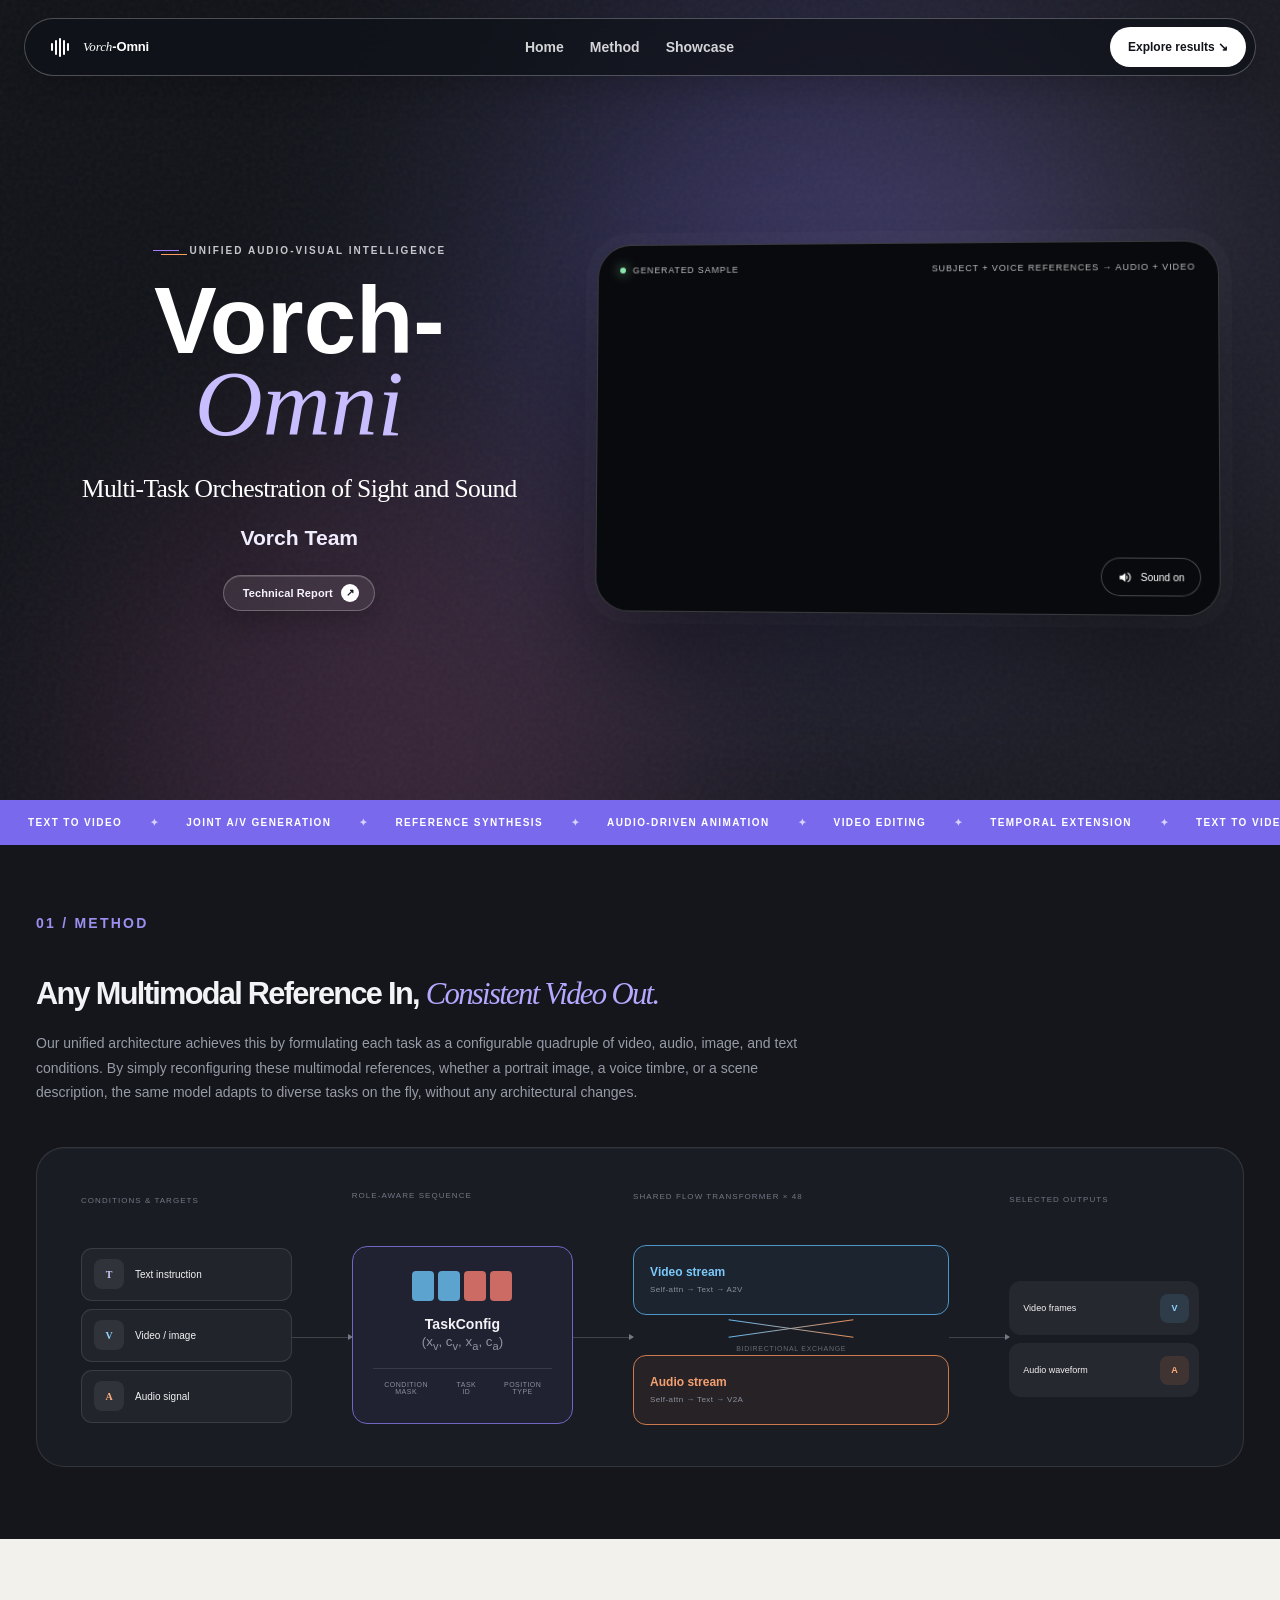
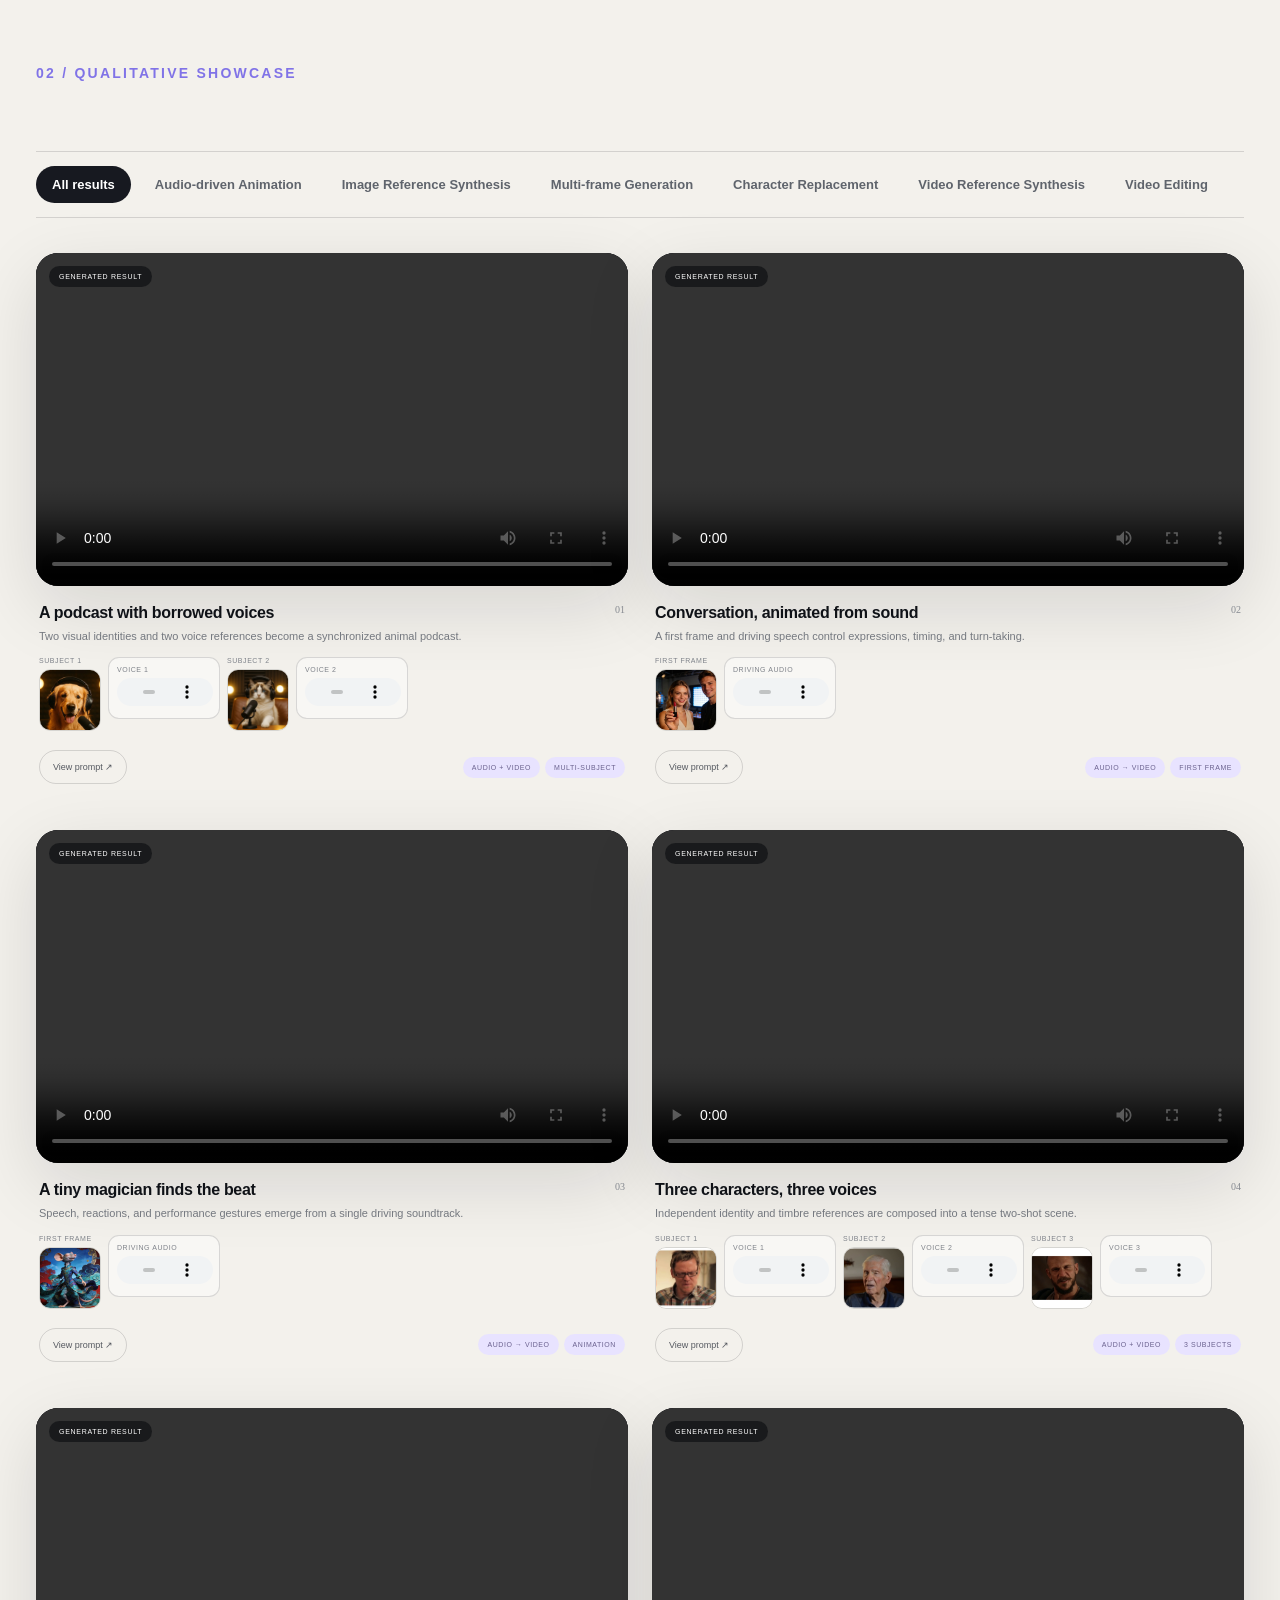
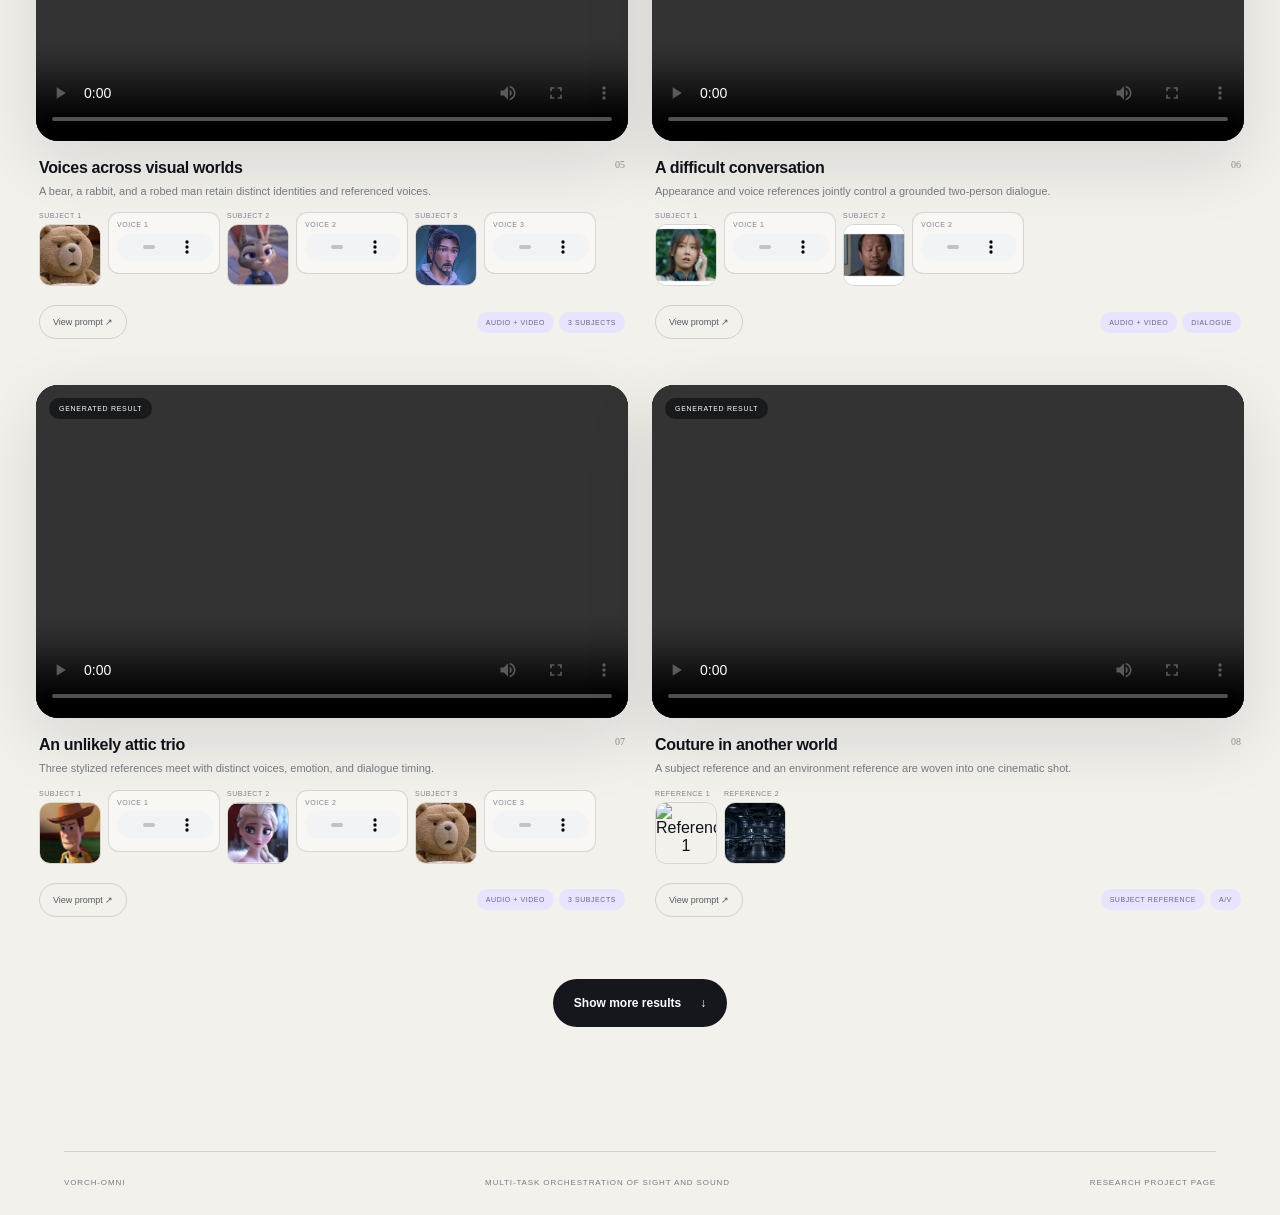
==== index.html @ 367ae8f4 "update webpage showcase" ====
<!doctype html>
<html lang="en">
<head>
  <meta charset="utf-8">
  <meta name="viewport" content="width=device-width, initial-scale=1">
  <meta name="description" content="Vorch-Omni — Multi-Task Orchestration of Sight and Sound.">
  <title>Vorch-Omni: Multi-Task Orchestration of Sight and Sound</title>
  <link rel="stylesheet" href="styles.css?v=20260803-2">
</head>
<body>
  <header class="site-header">
    <a class="brand" href="#home" aria-label="Vorch-Omni home">
      <span class="brand-mark" aria-hidden="true"><i></i><i></i><i></i><i></i><i></i></span>
      <span><em>Vorch</em>-Omni</span>
    </a>
    <nav aria-label="Primary navigation">
      <a href="#home">Home</a>
      <a href="#method">Method</a>
      <a href="#showcase">Showcase</a>
    </nav>
    <a class="nav-cta" href="#showcase">Explore results <span aria-hidden="true">↘</span></a>
  </header>

  <main>
    <section class="hero" id="home" aria-labelledby="hero-title">
      <div class="hero-glow hero-glow-a"></div>
      <div class="hero-glow hero-glow-b"></div>
      <div class="hero-copy">
        <p class="eyebrow"><span></span> Unified audio-visual intelligence</p>
        <h1 id="hero-title">Vorch-<span>Omni</span></h1>
        <p class="hero-deck">Multi-Task Orchestration of Sight and Sound</p>
        <p class="hero-summary">Vorch Team</p>
        <div class="hero-actions">
          <a class="button button-paper" href="index.html" aria-label="Open technical report placeholder">Technical Report <span>↗</span></a>
        </div>
      </div>

      <div class="hero-media" aria-label="Featured generation">
        <div class="hero-frame">
          <video src="reference_based_generation/audio_ip/case2/generate.mp4" autoplay muted loop playsinline preload="metadata"></video>
          <div class="hero-video-topline">
            <span><i></i> Generated sample</span>
            <span>Subject + voice references → Audio + Video</span>
          </div>
          <button class="sound-toggle" type="button" aria-label="Turn sound on">
            <svg viewBox="0 0 24 24" aria-hidden="true"><path d="M4 9v6h4l5 4V5L8 9H4Zm12.5 3a4.5 4.5 0 0 0-1.8-3.6v7.2a4.5 4.5 0 0 0 1.8-3.6Zm0-8v2.1a7 7 0 0 1 0 11.8V20a9 9 0 0 0 0-16Z"/></svg>
            <span>Sound on</span>
          </button>
        </div>
      </div>
    </section>

    <section class="marquee" aria-label="Supported capabilities">
      <div>
        <span>Text to video</span><b>✦</b><span>Joint A/V generation</span><b>✦</b><span>Reference synthesis</span><b>✦</b><span>Audio-driven animation</span><b>✦</b><span>Video editing</span><b>✦</b><span>Temporal extension</span><b>✦</b>
        <span aria-hidden="true">Text to video</span><b aria-hidden="true">✦</b><span aria-hidden="true">Joint A/V generation</span><b aria-hidden="true">✦</b><span aria-hidden="true">Reference synthesis</span><b aria-hidden="true">✦</b><span aria-hidden="true">Audio-driven animation</span><b aria-hidden="true">✦</b><span aria-hidden="true">Video editing</span><b aria-hidden="true">✦</b><span aria-hidden="true">Temporal extension</span><b aria-hidden="true">✦</b>
      </div>
    </section>

    <section class="method" id="method" aria-labelledby="method-title">
      <div class="section-shell">
        <div class="section-kicker light">01 / Method</div>
        <div class="method-heading">
          <h2 id="method-title">Any Multimodal Reference In, <em>Consistent Video Out.</em></h2>
          <p>Our unified architecture achieves this by formulating each task as a configurable quadruple of video, audio, image, and text conditions. By simply reconfiguring these multimodal references, whether a portrait image, a voice timbre, or a scene description, the same model adapts to diverse tasks on the fly, without any architectural changes.</p>
        </div>

        <div class="method-diagram" role="img" aria-label="Diagram showing heterogeneous audio and visual conditions flowing through role-aware token construction and a joint flow transformer to unified outputs">
          <div class="diagram-column inputs">
            <p class="diagram-label">Conditions &amp; targets</p>
            <div class="signal signal-text"><b>T</b><span>Text instruction</span></div>
            <div class="signal signal-video"><b>V</b><span>Video / image</span></div>
            <div class="signal signal-audio"><b>A</b><span>Audio signal</span></div>
          </div>
          <div class="diagram-arrow"><span></span></div>
          <div class="diagram-column tokens">
            <p class="diagram-label">Role-aware sequence</p>
            <div class="token-box">
              <div class="token-row"><i class="clean"></i><i class="clean"></i><i class="target"></i><i class="target"></i></div>
              <strong>TaskConfig</strong>
              <small>(x<sub>v</sub>, c<sub>v</sub>, x<sub>a</sub>, c<sub>a</sub>)</small>
              <ul><li>Condition mask</li><li>Task ID</li><li>Position type</li></ul>
            </div>
          </div>
          <div class="diagram-arrow"><span></span></div>
          <div class="diagram-column transformer">
            <p class="diagram-label">Shared flow transformer × 48</p>
            <div class="stream video-stream"><b>Video stream</b><span>Self-attn → Text → A2V</span></div>
            <div class="cross-weave" aria-hidden="true"><i></i><i></i></div>
            <div class="stream audio-stream"><b>Audio stream</b><span>Self-attn → Text → V2A</span></div>
          </div>
          <div class="diagram-arrow"><span></span></div>
          <div class="diagram-column outputs">
            <p class="diagram-label">Selected outputs</p>
            <div class="output-pill">Video frames <b>V</b></div>
            <div class="output-pill">Audio waveform <b>A</b></div>
          </div>
        </div>
      </div>
    </section>

    <section class="showcase section-shell" id="showcase" aria-labelledby="showcase-title">
      <div class="section-kicker">02 / Qualitative showcase</div>
      <div class="filter-wrap">
        <div class="filters" role="tablist" aria-label="Filter results"></div>
      </div>
      <div class="gallery" aria-live="polite"></div>
      <div class="load-more-wrap"><button class="button button-dark load-more" type="button">Show more results <span>↓</span></button></div>
    </section>
  </main>

  <footer class="site-footer">
    <div class="footer-bottom"><span>Vorch-Omni</span><span>Multi-Task Orchestration of Sight and Sound</span><span>Research project page</span></div>
  </footer>

  <dialog class="prompt-dialog" aria-labelledby="dialog-title">
    <button class="dialog-close" type="button" aria-label="Close prompt">×</button>
    <p class="dialog-kicker">Generation instruction</p>
    <h2 id="dialog-title">Prompt</h2>
    <div class="dialog-content"></div>
  </dialog>

  <dialog class="image-dialog" aria-labelledby="image-dialog-title">
    <button class="image-dialog-close" type="button" aria-label="Close image preview">×</button>
    <figure>
      <img src="" alt="">
      <figcaption id="image-dialog-title"></figcaption>
    </figure>
  </dialog>

  <script src="app.js"></script>
</body>
</html>
---- styles.css ----
:root {
  --ink: #101318;
  --muted: #61666f;
  --paper: #f3f1ec;
  --white: #fff;
  --line: rgba(16, 19, 24, .14);
  --purple: #7867ff;
  --violet: #a77cff;
  --orange: #ff9d62;
  --blue: #7bc8ff;
  --green: #82d4a8;
  --radius: 22px;
  --shadow: 0 22px 70px rgba(13, 15, 25, .12);
}

* { box-sizing: border-box; }
html { scroll-behavior: smooth; scroll-padding-top: 84px; }
body { margin: 0; background: var(--paper); color: var(--ink); font-family: Inter, ui-sans-serif, -apple-system, BlinkMacSystemFont, "Segoe UI", sans-serif; -webkit-font-smoothing: antialiased; }
body::selection { background: var(--purple); color: #fff; }
a { color: inherit; text-decoration: none; }
button { color: inherit; font: inherit; }
img, video { display: block; max-width: 100%; }
.section-shell { width: min(1380px, calc(100% - 72px)); margin-inline: auto; }

.site-header { position: fixed; z-index: 50; inset: 18px 24px auto; height: 58px; padding: 0 9px 0 22px; display: flex; align-items: center; justify-content: space-between; gap: 28px; border: 1px solid rgba(255,255,255,.26); border-radius: 999px; color: #fff; background: rgba(15,17,24,.72); backdrop-filter: blur(20px); box-shadow: 0 10px 34px rgba(0,0,0,.18); transition: background .25s, color .25s, border .25s; }
.site-header.scrolled { color: var(--ink); background: rgba(247,246,242,.86); border-color: rgba(17,19,24,.12); }
.brand { display: flex; align-items: center; gap: 11px; font-size: 13px; font-weight: 650; letter-spacing: -.01em; white-space: nowrap; }
.brand em { font-family: Georgia, serif; font-weight: 400; }
.brand-mark { width: 25px; height: 19px; display: flex; align-items: center; justify-content: center; gap: 2px; }
.brand-mark i { width: 2px; height: 8px; background: currentColor; border-radius: 9px; animation: wave 1.4s ease-in-out infinite; }
.brand-mark i:nth-child(2), .brand-mark i:nth-child(4) { height: 15px; animation-delay: -.3s; }
.brand-mark i:nth-child(3) { height: 19px; animation-delay: -.55s; }
.brand-mark i:nth-child(5) { animation-delay: -.8s; }
@keyframes wave { 0%,100% { transform: scaleY(.55); } 50% { transform: scaleY(1); } }
.site-header nav { display: flex; gap: 26px; font-family: Inter, ui-sans-serif, -apple-system, BlinkMacSystemFont, "Segoe UI", sans-serif; font-size: 14px; font-weight: 620; letter-spacing: 0; }
.site-header nav a { opacity: .82; transition: opacity .2s, color .2s; }
.site-header nav a:hover { opacity: 1; }
.nav-cta { padding: 13px 18px; border-radius: 999px; color: #11131a; background: #fff; font-size: 12px; font-weight: 650; }
.scrolled .nav-cta { color: #fff; background: #14171d; }

.hero { min-height: 800px; position: relative; overflow: hidden; display: grid; grid-template-columns: minmax(470px, .86fr) minmax(560px, 1.14fr); align-items: center; gap: 4.5vw; padding: 108px max(5vw, 42px) 52px; color: #fff; background: radial-gradient(circle at 75% 44%, #333143 0, #1b1c25 38%, #111319 70%); }
.hero::after { content: ""; position: absolute; inset: 0; pointer-events: none; opacity: .13; background-image: url("data:image/svg+xml,%3Csvg viewBox='0 0 200 200' xmlns='http://www.w3.org/2000/svg'%3E%3Cfilter id='n'%3E%3CfeTurbulence type='fractalNoise' baseFrequency='.9' numOctaves='4' stitchTiles='stitch'/%3E%3C/filter%3E%3Crect width='100%25' height='100%25' filter='url(%23n)' opacity='.35'/%3E%3C/svg%3E"); }
.hero-glow { position: absolute; width: 580px; height: 580px; border-radius: 50%; filter: blur(120px); opacity: .2; }
.hero-glow-a { right: 15%; top: 2%; background: var(--purple); }
.hero-glow-b { left: 7%; bottom: -30%; background: #c566a9; }
.hero-copy, .hero-media { position: relative; z-index: 2; }
.hero-copy { text-align: center; }
.eyebrow { margin: 0 0 24px; display: flex; justify-content: center; gap: 11px; align-items: center; text-transform: uppercase; font-size: 10px; font-weight: 700; letter-spacing: .2em; color: #c6c7cd; }
.eyebrow span { width: 26px; height: 1px; background: var(--violet); box-shadow: 8px 4px 0 var(--orange); }
.hero h1 { margin: 0; font-family: Inter, ui-sans-serif, -apple-system, BlinkMacSystemFont, "Segoe UI", sans-serif; font-size: 94px; line-height: .88; letter-spacing: 0; font-weight: 610; }
.hero h1 span { color: #c8bdff; font-family: Georgia, "Times New Roman", serif; font-style: italic; font-weight: 400; }
.hero-deck { margin: 28px auto 0; max-width: 620px; font-family: Georgia, serif; font-size: clamp(21px, 2vw, 31px); line-height: 1.25; letter-spacing: -.025em; }
.hero-summary { max-width: 620px; margin: 20px auto 0; color: #f0edff; font-family: Inter, ui-sans-serif, -apple-system, BlinkMacSystemFont, "Segoe UI", sans-serif; font-size: clamp(20px, 1.65vw, 27px); font-weight: 560; line-height: 1.25; text-align: center; }
.hero-actions { max-width: 620px; display: flex; justify-content: center; gap: 10px; margin: 24px auto 0; }
.button { min-height: 48px; padding: 0 21px; border: 0; border-radius: 999px; display: inline-flex; align-items: center; justify-content: center; gap: 19px; cursor: pointer; font-size: 12px; font-weight: 650; transition: transform .2s, background .2s; }
.button:hover { transform: translateY(-2px); }
.button-primary { background: #fff; color: #111319; }
.button-ghost { color: #fff; background: rgba(255,255,255,.07); border: 1px solid rgba(255,255,255,.18); }
.button-paper { min-width: 152px; min-height: 36px; padding: 0 13px 0 16px; gap: 8px; color: #f6f3ff; background: rgba(255,255,255,.075); border: 1px solid rgba(255,255,255,.26); box-shadow: inset 0 1px rgba(255,255,255,.14), 0 10px 24px rgba(0,0,0,.18); backdrop-filter: blur(12px); font-size: 11px; font-weight: 680; letter-spacing: .01em; }
.button-paper span { width: 18px; height: 18px; display: inline-grid; place-items: center; border-radius: 50%; color: #181a22; background: #fff; font-size: 10px; line-height: 1; }
.button-paper:hover { background: rgba(255,255,255,.12); border-color: rgba(255,255,255,.42); box-shadow: inset 0 1px rgba(255,255,255,.18), 0 14px 30px rgba(0,0,0,.22); }
.button-dark { color: #fff; background: #15171d; }
.hero-stats { display: flex; gap: 0; margin: 28px 0 0; }
.hero-stats div { min-width: 112px; padding: 0 28px; border-left: 1px solid rgba(255,255,255,.15); }
.hero-stats div:first-child { padding-left: 0; border-left: 0; }
.hero-stats dt { font-family: Georgia, serif; font-size: 24px; }
.hero-stats dd { margin: 4px 0 0; color: #818691; font-size: 9px; text-transform: uppercase; letter-spacing: .14em; }

.hero-media { align-self: center; width: 100%; display: flex; flex-direction: column; align-items: center; justify-content: center; }
.hero-frame { position: relative; width: min(830px, 100%); aspect-ratio: 1.68; overflow: hidden; border: 1px solid rgba(255,255,255,.2); border-radius: 34px; background: #090a0d; box-shadow: 0 45px 100px rgba(0,0,0,.44), 0 0 0 12px rgba(255,255,255,.025); transform: perspective(1200px) rotateY(-3deg) rotateX(1.5deg); }
.hero-frame video { width: 100%; height: 100%; object-fit: cover; }
.hero-frame::after { content: ""; position: absolute; inset: 0; pointer-events: none; background: linear-gradient(180deg, rgba(9,10,13,.34), transparent 24%, transparent 72%, rgba(9,10,13,.5)); }
.hero-video-topline { position: absolute; z-index: 2; top: 0; left: 0; right: 0; padding: 20px 22px; display: flex; align-items: center; justify-content: space-between; color: rgba(255,255,255,.72); font-size: 9px; text-transform: uppercase; letter-spacing: .1em; }
.hero-video-topline span:first-child { display: flex; align-items: center; gap: 7px; }
.hero-video-topline i { width: 6px; height: 6px; border-radius: 50%; background: #8be6ad; box-shadow: 0 0 12px #8be6ad; }
.sound-toggle { position: absolute; z-index: 3; right: 18px; bottom: 18px; min-height: 38px; padding: 0 15px; border: 1px solid rgba(255,255,255,.25); border-radius: 999px; display: flex; align-items: center; gap: 8px; color: #fff; background: rgba(10,11,15,.56); backdrop-filter: blur(12px); cursor: pointer; font-size: 10px; }
.sound-toggle svg { width: 15px; fill: currentColor; }
.hero-capability-strip { width: min(830px, 100%); margin-top: 20px; display: grid; grid-template-columns: repeat(3, minmax(0, 1fr)); border-top: 1px solid rgba(255,255,255,.14); border-bottom: 1px solid rgba(255,255,255,.14); }
.hero-capability-strip > div { min-width: 0; min-height: 64px; padding: 12px 16px; display: flex; align-items: center; gap: 12px; border-left: 1px solid rgba(255,255,255,.12); }
.hero-capability-strip > div:first-child { border-left: 0; }
.hero-capability-strip b { width: 26px; height: 26px; flex: 0 0 auto; display: grid; place-items: center; border-radius: 8px; color: #9da1ad; background: rgba(255,255,255,.06); font-size: 8px; }
.hero-capability-strip span { min-width: 0; color: #e7e7eb; font-size: 10px; white-space: nowrap; }
.hero-capability-strip small { display: block; margin-bottom: 3px; color: #747986; text-transform: uppercase; letter-spacing: .12em; font-size: 7px; }
.hero-capability-strip .capability-output { background: linear-gradient(90deg, rgba(119,103,255,.08), rgba(119,103,255,.16)); }
.hero-capability-strip .capability-output b { color: #d0c7ff; background: rgba(126,109,238,.2); }

.marquee { overflow: hidden; padding: 17px 0; color: #fff; background: #7969ed; }
.marquee div { width: max-content; display: flex; align-items: center; animation: marquee 38s linear infinite; }
.marquee span { padding: 0 28px; text-transform: uppercase; letter-spacing: .14em; font-size: 10px; font-weight: 700; }
.marquee b { font-size: 10px; color: #d7d1ff; }
@keyframes marquee { to { transform: translateX(-50%); } }

.section-kicker { margin-bottom: 48px; color: #8073e7; font-size: 14px; font-weight: 700; letter-spacing: .16em; text-transform: uppercase; }
.section-kicker.light { color: #9b90f0; }
.method h2, .showcase h2 { margin: 0; font-size: clamp(47px, 5.2vw, 84px); line-height: .96; letter-spacing: -.055em; font-weight: 560; }
h2 em { font-family: Georgia, serif; font-weight: 400; color: #796be2; }

.method { padding: 70px 0 72px; color: #f3f3f5; background: #14161c; }
.method-heading { display: grid; grid-template-columns: 1fr; gap: 22px; align-items: start; }
#method-title { font-size: clamp(28px, 2.4vw, 42px); white-space: nowrap; }
.method h2 em { color: #b4a8ff; }
.method-heading > p { max-width: 780px; margin: 0; color: #979ba6; font-size: 14px; line-height: 1.75; }
.method-diagram { margin-top: 42px; padding: 44px; display: grid; grid-template-columns: 1fr 60px 1.05fr 60px 1.5fr 60px .9fr; align-items: center; border: 1px solid rgba(255,255,255,.11); border-radius: 28px; background: #191c23; box-shadow: inset 0 1px rgba(255,255,255,.04); }
.diagram-column { min-width: 0; }
.diagram-label { min-height: 28px; margin: 0 0 17px; color: #727783; text-transform: uppercase; letter-spacing: .13em; font-size: 8px; }
.signal { min-height: 53px; margin-top: 8px; padding: 8px 12px; display: flex; align-items: center; gap: 11px; border: 1px solid rgba(255,255,255,.11); border-radius: 11px; background: rgba(255,255,255,.035); font-size: 10px; }
.signal b { width: 30px; height: 30px; display: grid; place-items: center; border-radius: 8px; font-family: Georgia, serif; background: rgba(255,255,255,.07); }
.signal-text b { color: #d1caff; }.signal-video b { color: #91d5ff; }.signal-audio b { color: #ffae7d; }
.diagram-arrow { transform: translateY(31px); }
.diagram-arrow span { width: 100%; height: 1px; display: block; position: relative; background: rgba(255,255,255,.17); }
.diagram-arrow span::after { content: ""; position: absolute; right: -1px; top: -3px; border-left: 5px solid #737985; border-top: 3px solid transparent; border-bottom: 3px solid transparent; }
.token-box { min-height: 178px; padding: 24px 20px 18px; text-align: center; border: 1px solid #7166c4; border-radius: 15px; background: rgba(118,102,230,.08); }
.token-box strong { display: block; margin-top: 15px; font-size: 14px; }.token-box small { color: #8f93a0; }.token-row { display: flex; justify-content: center; gap: 4px; }.token-row i { width: 22px; height: 30px; border-radius: 4px; background: #5da3cf; }.token-row .target { background: #cc6a64; }
.token-box ul { margin: 16px 0 0; padding: 12px 0 0; border-top: 1px solid rgba(255,255,255,.1); display: flex; justify-content: center; gap: 12px; list-style: none; color: #8b8f9a; font-size: 7px; text-transform: uppercase; letter-spacing: .07em; }
.stream { min-height: 70px; padding: 14px 16px; border: 1px solid; border-radius: 13px; display: flex; flex-direction: column; justify-content: center; gap: 6px; }.stream b { font-size: 12px; }.stream span { color: #8c919e; font-size: 8px; letter-spacing: .05em; }.video-stream { border-color: #4d95c7; background: rgba(58,133,184,.08); }.video-stream b { color: #7cc9fb; }.audio-stream { border-color: #cc7a4d; background: rgba(207,119,69,.07); }.audio-stream b { color: #f4a071; }
.cross-weave { height: 45px; position: relative; }.cross-weave i { position: absolute; left: 30%; right: 30%; top: 21px; height: 1px; background: linear-gradient(90deg,#63b8ee,#e78c59); transform: rotate(8deg); }.cross-weave i:last-child { transform: rotate(-8deg); }.cross-weave::after { content: "bidirectional exchange"; position: absolute; left: 50%; bottom: 0; transform: translateX(-50%); color: #656a76; white-space: nowrap; font-size: 7px; text-transform: uppercase; letter-spacing: .1em; }
.output-pill { min-height: 54px; margin-top: 8px; padding: 9px 10px 9px 14px; border-radius: 12px; display: flex; align-items: center; justify-content: space-between; background: rgba(255,255,255,.055); font-size: 9px; }.output-pill b { width: 29px; height: 29px; display: grid; place-items: center; border-radius: 8px; color: #8ed4ff; background: rgba(100,185,239,.14); }.output-pill:nth-child(3) b { color: #ffad7d; background: rgba(238,141,85,.13); }
@media (min-width: 761px) {
  .inputs .diagram-label { transform: translateY(-1px); }
  .inputs .signal { transform: translateY(6px); }
  .tokens .diagram-label { transform: translateY(-4px); }
  .tokens .token-box { transform: translateY(6px); }
  .transformer .video-stream { transform: translateY(8px); }
  .transformer .audio-stream { transform: translateY(3px); }
  .outputs .diagram-label { transform: translateY(-31px); }
  .outputs .output-pill { transform: translateY(10px); }
}
.showcase { padding-top: 126px; padding-bottom: 96px; }
.showcase-heading { display: grid; grid-template-columns: 1fr; gap: 22px; align-items: start; }
#showcase-title { font-size: clamp(28px, 2.4vw, 42px); white-space: nowrap; }
.showcase-heading > p { max-width: 780px; margin: 0; color: #6b7078; font-size: 14px; line-height: 1.72; }
.filter-wrap { margin-top: 70px; padding: 14px 0; border-top: 1px solid var(--line); border-bottom: 1px solid var(--line); }
.filters { min-width: 0; display: flex; flex-wrap: nowrap; gap: 8px; overflow-x: auto; scrollbar-width: none; }
.filters::-webkit-scrollbar { display: none; }
.filter { flex: 0 0 auto; padding: 11px 16px; border: 0; border-radius: 999px; cursor: pointer; color: #5f646c; background: transparent; font-family: Inter, ui-sans-serif, -apple-system, BlinkMacSystemFont, "Segoe UI", sans-serif; font-size: 13px; font-weight: 620; letter-spacing: 0; white-space: nowrap; transition: .2s; }.filter:hover { color: #111; }.filter.active { color: #fff; background: #171920; }
.gallery { margin-top: 35px; display: grid; grid-template-columns: repeat(2, minmax(0,1fr)); gap: 46px 24px; }
.case-card { min-width: 0; opacity: 0; transform: translateY(14px); animation: cardIn .45s forwards; }
@keyframes cardIn { to { opacity: 1; transform: none; } }
.case-visual { min-height: 300px; position: relative; overflow: hidden; border-radius: var(--radius); background: #15171c; box-shadow: var(--shadow); }
.case-card.featured { grid-column: 1 / -1; }.case-card.featured .case-visual { min-height: 500px; }.case-card.featured .result-video { aspect-ratio: 2.2; }
.result-video { width: 100%; aspect-ratio: 16 / 9; object-fit: cover; background: #111319; }
.comparison { display: grid; grid-template-columns: 1fr 1fr; gap: 2px; background: #2a2c32; }.comparison > div { min-width: 0; position: relative; }.comparison video { width: 100%; height: 100%; aspect-ratio: 16 / 9; object-fit: cover; }.comparison.portrait video { aspect-ratio: .78; object-fit: cover; }.media-label { position: absolute; z-index: 2; left: 13px; top: 13px; padding: 7px 10px; border-radius: 999px; color: #fff; background: rgba(10,12,16,.62); backdrop-filter: blur(9px); text-transform: uppercase; letter-spacing: .1em; font-size: 7px; }
.case-meta { padding: 18px 3px 0; }.case-title-line { display: flex; justify-content: space-between; align-items: flex-start; gap: 20px; }.case-index { color: #8b8f96; font-family: Georgia, serif; font-size: 10px; }.case-title { margin: 0; font-size: 16px; letter-spacing: -.02em; }.case-subtitle { margin: 6px 0 0; color: #777b82; font-size: 11px; line-height: 1.5; }.case-actions { margin-top: 15px; display: flex; align-items: center; gap: 8px; }.prompt-button, .sync-button { min-height: 34px; padding: 0 13px; border: 1px solid var(--line); border-radius: 999px; cursor: pointer; background: transparent; color: #565a61; font-size: 9px; transition: .2s; }.prompt-button:hover, .sync-button:hover { border-color: #7470a2; color: #222; }.case-tags { margin-left: auto; display: flex; gap: 5px; }.case-tag { padding: 7px 9px; border-radius: 999px; color: #6b628f; background: #e8e3ff; text-transform: uppercase; letter-spacing: .08em; font-size: 7px; }
.reference-strip { margin-top: 13px; display: flex; gap: 7px; overflow-x: auto; scrollbar-width: thin; }.reference-item { flex: 0 0 auto; position: relative; }.reference-image-button { position: relative; padding: 0; border: 0; border-radius: 11px; overflow: hidden; cursor: zoom-in; background: transparent; }.reference-image-button::after { content: "View"; position: absolute; inset: auto 5px 5px auto; padding: 4px 6px; border-radius: 999px; color: #fff; background: rgba(10,12,16,.68); opacity: 0; transform: translateY(3px); transition: opacity .2s, transform .2s; font-size: 7px; }.reference-image-button:hover::after, .reference-image-button:focus-visible::after { opacity: 1; transform: none; }.reference-item img { width: 62px; height: 62px; object-fit: cover; border-radius: 11px; border: 1px solid rgba(15,17,22,.12); transition: transform .2s; }.reference-image-button:hover img { transform: scale(1.05); }.reference-item.audio { width: 112px; height: 62px; padding: 8px; border: 1px solid var(--line); border-radius: 11px; background: rgba(255,255,255,.42); }.reference-item.audio audio { width: 96px; height: 28px; }.reference-item small { display: block; margin-bottom: 5px; color: #7e8289; font-size: 7px; text-transform: uppercase; letter-spacing: .08em; }
.load-more-wrap { margin-top: 62px; display: flex; justify-content: center; }.load-more[hidden] { display: none; }

.prompt-dialog { width: min(780px, calc(100% - 30px)); max-height: min(82vh, 850px); padding: 42px; border: 0; border-radius: 25px; color: var(--ink); background: #faf9f6; box-shadow: 0 40px 100px rgba(0,0,0,.35); }.prompt-dialog::backdrop { background: rgba(10,11,15,.72); backdrop-filter: blur(7px); }.dialog-close { position: sticky; z-index: 2; float: right; top: 0; width: 38px; height: 38px; border: 1px solid var(--line); border-radius: 50%; cursor: pointer; background: #fff; font-size: 23px; font-weight: 300; }.dialog-kicker { margin: 0 0 12px; color: #7b6de5; text-transform: uppercase; letter-spacing: .15em; font-size: 8px; font-weight: 700; }.prompt-dialog h2 { margin: 0 0 28px; font-size: 33px; letter-spacing: -.04em; }.prompt-block + .prompt-block { margin-top: 28px; padding-top: 25px; border-top: 1px solid var(--line); }.prompt-block h3 { margin: 0 0 10px; font-size: 10px; text-transform: uppercase; letter-spacing: .13em; }.prompt-block pre { margin: 0; color: #555961; font: 12px/1.7 Inter, sans-serif; white-space: pre-wrap; word-break: break-word; }.translation-note { margin: 8px 0 0; color: #96999f; font-size: 9px; }.prompt-loading { color: #777; font-size: 12px; }
.image-dialog { width: fit-content; max-width: calc(100vw - 32px); height: fit-content; max-height: calc(100vh - 32px); padding: 0; overflow: visible; border: 0; border-radius: 0; color: #fff; background: transparent; box-shadow: none; }.image-dialog::backdrop { background: rgba(7,8,11,.86); backdrop-filter: blur(9px); }.image-dialog figure { width: fit-content; max-width: 100%; max-height: calc(100vh - 32px); margin: 0; padding: 0; display: flex; flex-direction: column; align-items: center; gap: 10px; }.image-dialog img { display: block; width: auto; height: auto; max-width: calc(100vw - 32px); max-height: calc(100vh - 68px); object-fit: contain; border-radius: 7px; }.image-dialog figcaption { min-height: 12px; text-align: center; color: #fff; text-shadow: 0 1px 12px rgba(0,0,0,.8); text-transform: uppercase; letter-spacing: .12em; font-size: 9px; }.image-dialog-close { position: absolute; z-index: 2; top: -14px; right: -14px; width: 36px; height: 36px; border: 1px solid rgba(255,255,255,.32); border-radius: 50%; cursor: pointer; color: #fff; background: rgba(13,15,20,.72); font-size: 23px; font-weight: 300; }

.site-footer { padding: 28px max(5vw,48px); color: var(--ink); background: var(--paper); }
.footer-bottom { width: 100%; padding-top: 26px; display: flex; justify-content: space-between; gap: 24px; border-top: 1px solid var(--line); color: #777b82; text-transform: uppercase; letter-spacing: .11em; font-size: 8px; }

@media (max-width: 1100px) {
  .hero { min-height: 0; grid-template-columns: 1fr; gap: 42px; padding-top: 126px; padding-bottom: 52px; }.hero-copy { max-width: 760px; }.hero-frame { transform: none; }
  .method-heading { grid-template-columns: 1fr; gap: 28px; }
  #method-title, #showcase-title { font-size: clamp(26px, 3.1vw, 34px); }
  .method-diagram { grid-template-columns: 1fr 38px 1fr 38px 1.2fr; }.method-diagram .outputs, .method-diagram .transformer + .diagram-arrow { display: none; }
}

@media (max-width: 760px) {
  .section-shell { width: min(100% - 32px, 1380px); }.site-header { inset: 10px 10px auto; height: 52px; padding-left: 14px; }.site-header nav { display: none; }.brand { font-size: 11px; }.nav-cta { padding: 11px 13px; font-size: 10px; }
  .hero { min-height: 0; padding: 106px 18px 42px; gap: 32px; }.hero h1 { font-size: 58px; }.hero-deck { margin-top: 22px; font-size: 20px; }.hero-summary { font-size: 20px; }.hero-actions { flex-wrap: wrap; }.hero-stats { margin-top: 24px; }.hero-stats div { min-width: 94px; padding: 0 17px; }.hero-frame { border-radius: 20px; }.hero-video-topline span:last-child { display: none; }.hero-capability-strip { margin-top: 14px; }.hero-capability-strip > div { min-height: 55px; padding: 9px 8px; gap: 7px; }.hero-capability-strip b { width: 22px; height: 22px; }.hero-capability-strip span { font-size: 8px; line-height: 1.2; white-space: normal; }.hero-capability-strip small { font-size: 6px; }
  .showcase { padding-top: 85px; padding-bottom: 64px; }.section-kicker { margin-bottom: 30px; }.showcase-heading, .method-heading { grid-template-columns: 1fr; gap: 34px; }.method h2, .showcase h2 { font-size: 46px; }
  #method-title, #showcase-title { font-size: 36px; white-space: normal; }
  .method { padding: 54px 0 60px; }.method-diagram { margin-top: 30px; padding: 22px; grid-template-columns: 1fr; gap: 17px; }.diagram-arrow { height: 20px; transform: none; }.diagram-arrow span { width: 1px; height: 20px; margin: auto; }.diagram-arrow span::after { right: -2px; top: auto; bottom: -1px; transform: rotate(90deg); }.method-diagram .outputs, .method-diagram .transformer + .diagram-arrow { display: block; }
  .filters { overflow-x: auto; }.gallery { grid-template-columns: 1fr; gap: 40px; }.case-card.featured { grid-column: auto; }.case-card.featured .case-visual { min-height: 260px; }.case-card.featured .result-video { aspect-ratio: 16/9; }.case-actions { flex-wrap: wrap; }.case-tags { width: 100%; margin: 4px 0 0; }.comparison.portrait video { aspect-ratio: .74; }
  .prompt-dialog { padding: 27px 22px; }.prompt-dialog h2 { font-size: 28px; }
  .image-dialog { max-width: calc(100vw - 20px); max-height: calc(100vh - 20px); }.image-dialog img { max-width: calc(100vw - 20px); max-height: calc(100vh - 58px); }.image-dialog-close { top: -10px; right: -5px; }
  .site-footer { padding: 24px 20px; }.footer-bottom { gap: 12px; flex-direction: column; align-items: center; text-align: center; }
}

@media (prefers-reduced-motion: reduce) {
  html { scroll-behavior: auto; } *, *::before, *::after { animation-duration: .01ms !important; animation-iteration-count: 1 !important; transition-duration: .01ms !important; }
}
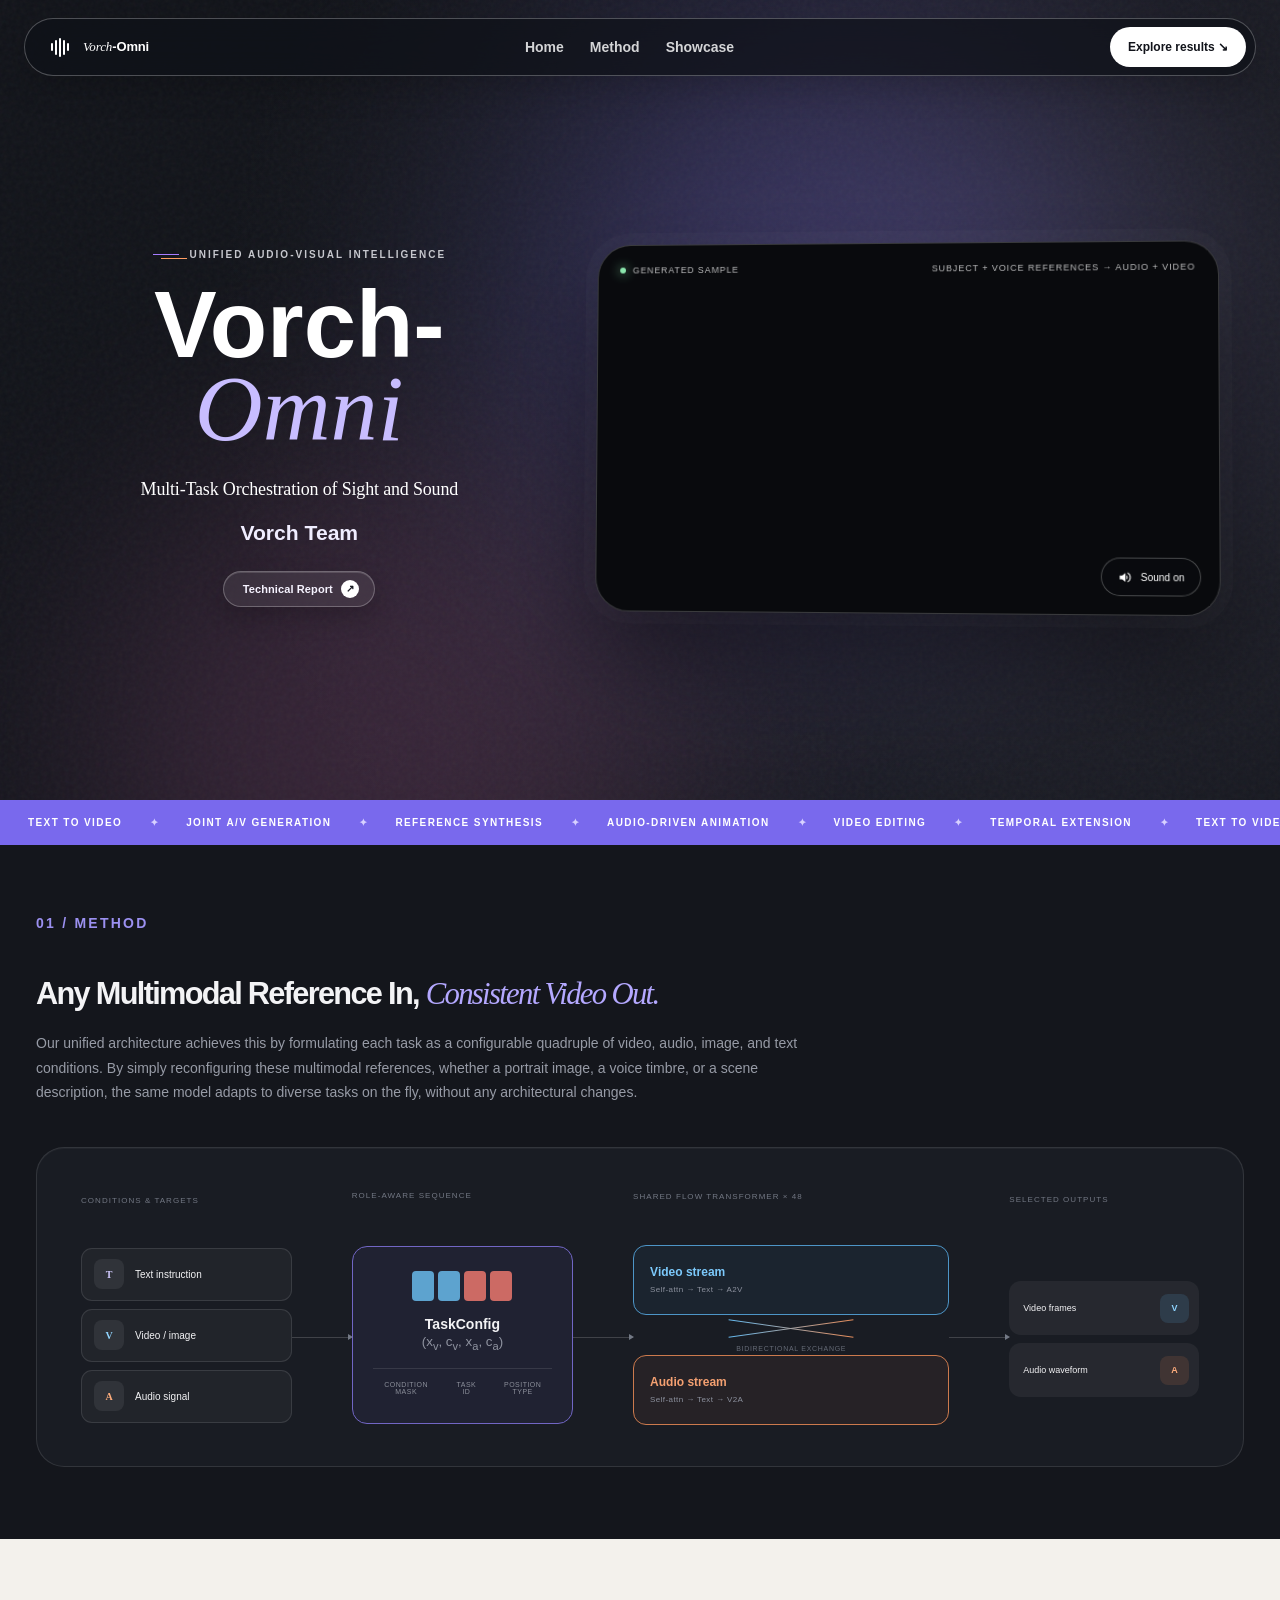
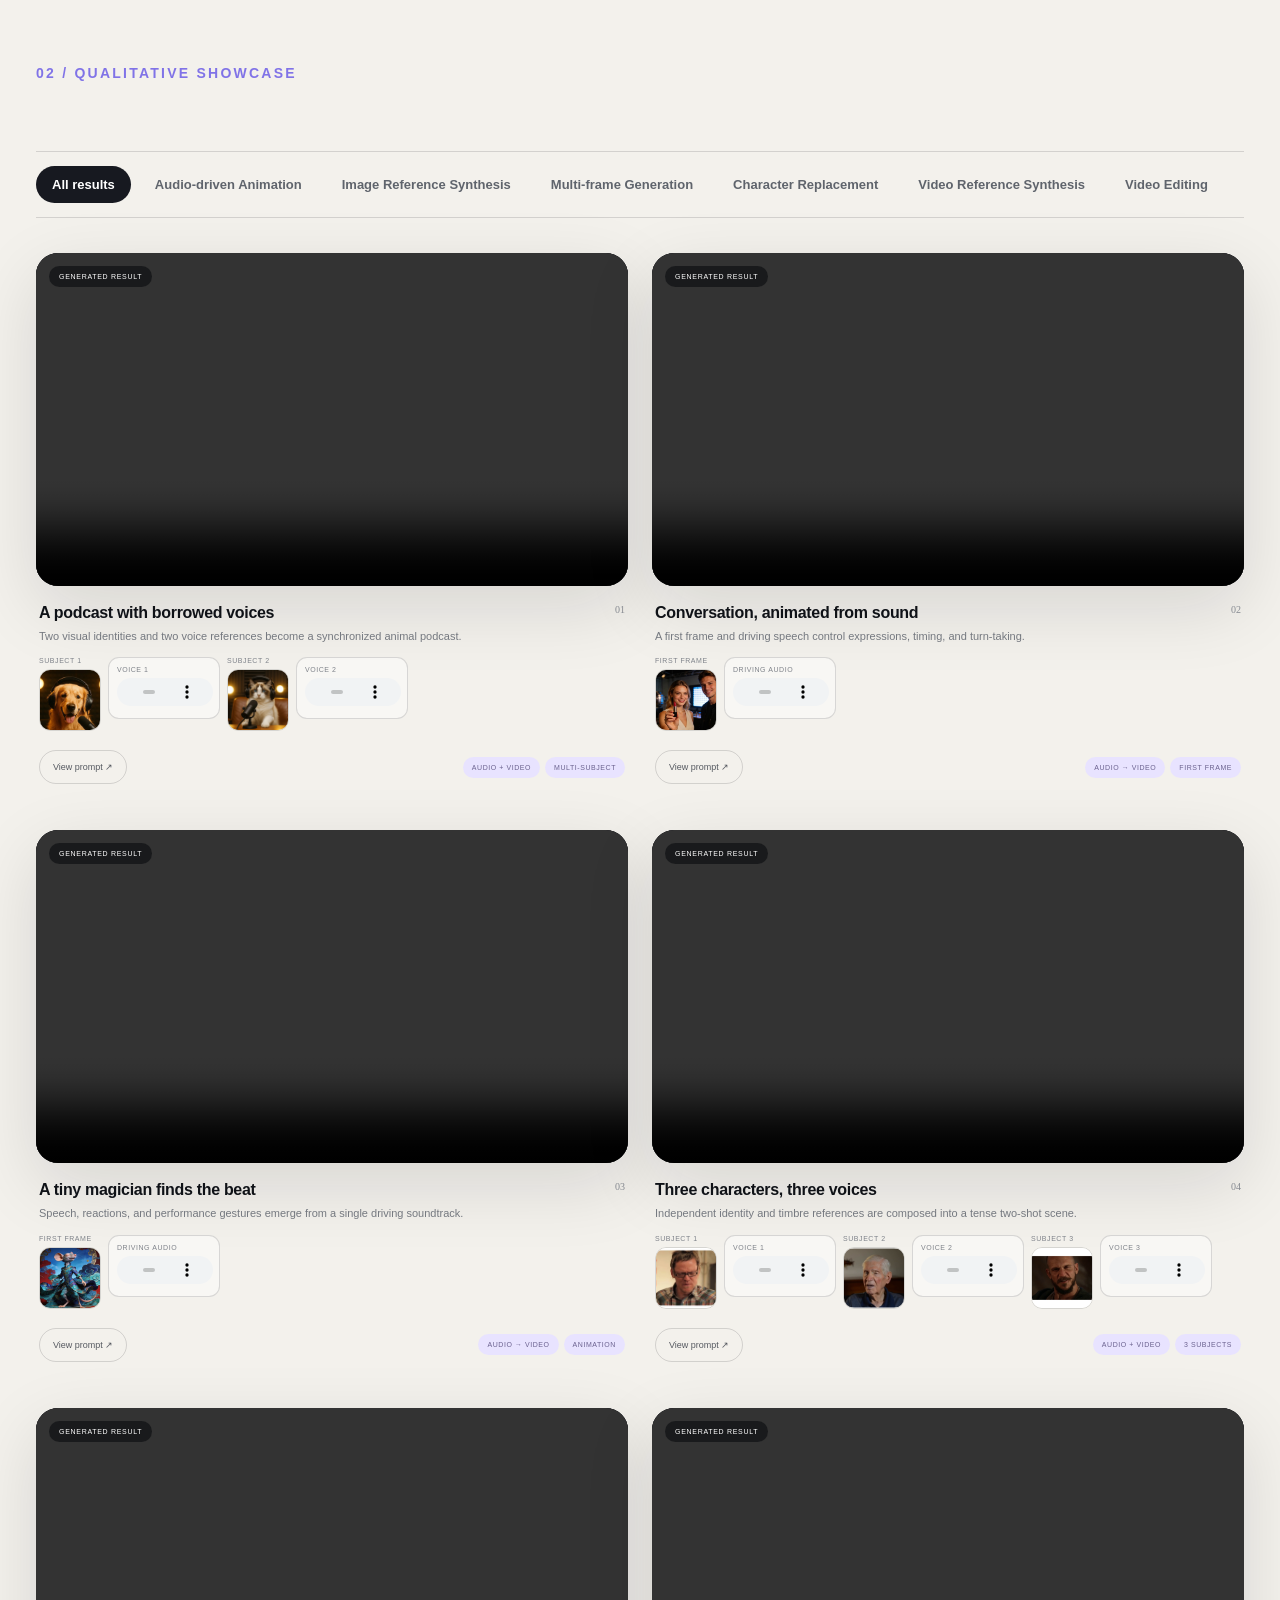
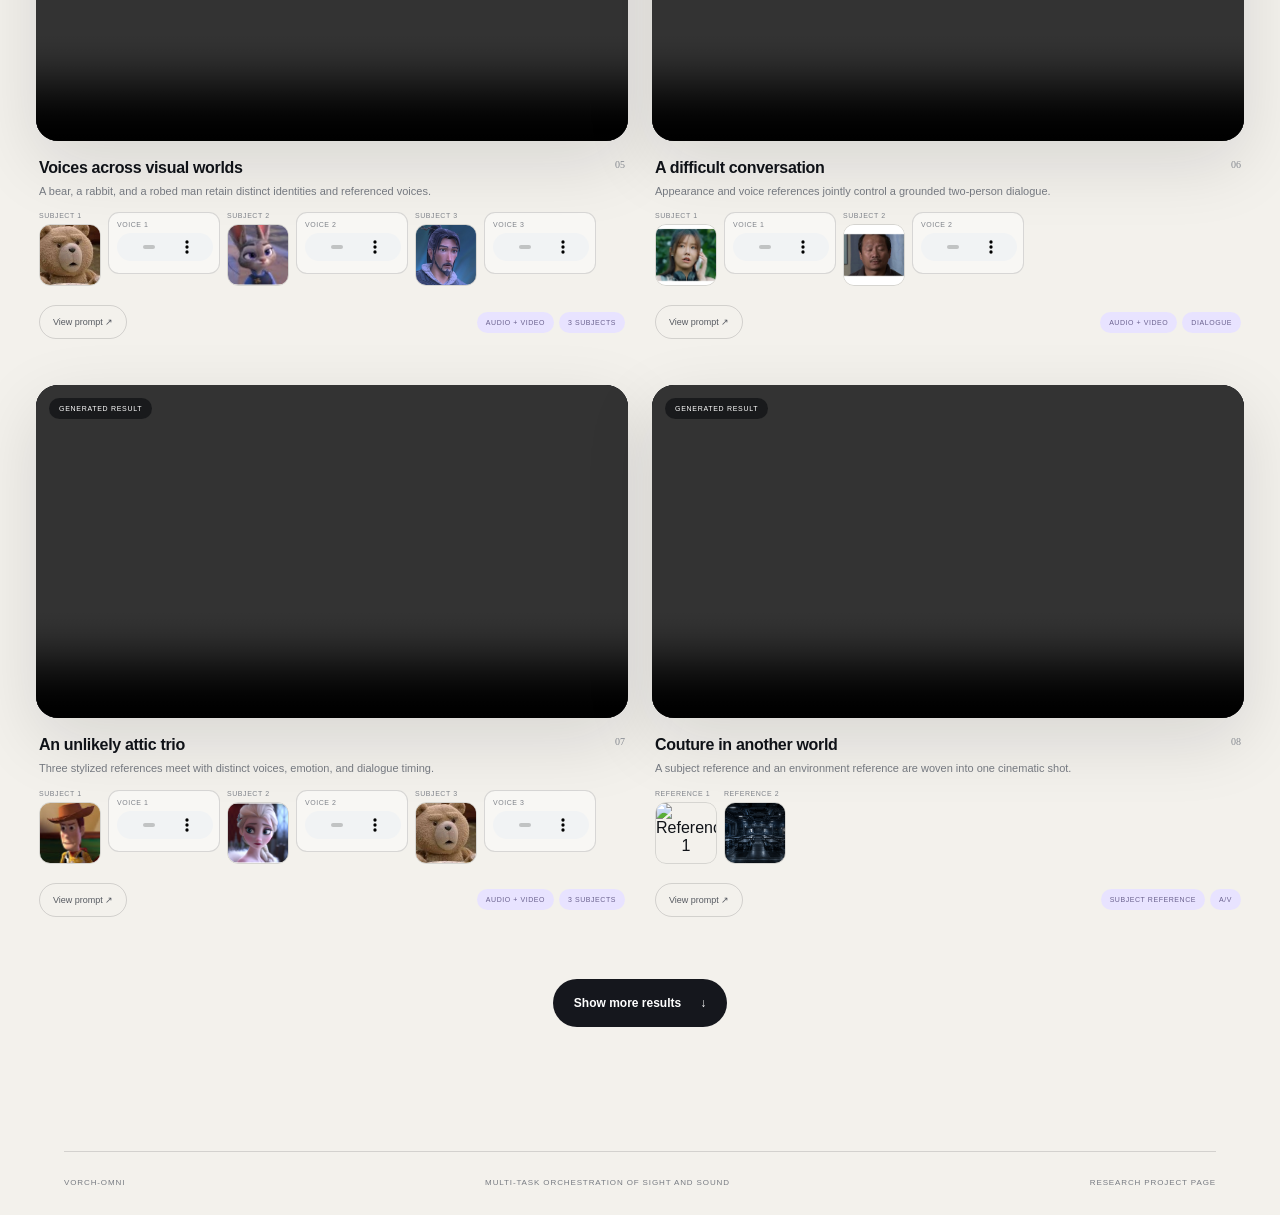
==== commit cd7204d1: "Keep hero subtitle on one line" ====
--- a/index.html
+++ b/index.html
@@ -5,7 +5,7 @@
   <meta name="viewport" content="width=device-width, initial-scale=1">
   <meta name="description" content="Vorch-Omni — Multi-Task Orchestration of Sight and Sound.">
   <title>Vorch-Omni: Multi-Task Orchestration of Sight and Sound</title>
-  <link rel="stylesheet" href="styles.css?v=20260803-2">
+  <link rel="stylesheet" href="styles.css?v=20260803-3">
 </head>
 <body>
   <header class="site-header">
--- a/styles.css
+++ b/styles.css
@@ -49,7 +49,7 @@
 .eyebrow span { width: 26px; height: 1px; background: var(--violet); box-shadow: 8px 4px 0 var(--orange); }
 .hero h1 { margin: 0; font-family: Inter, ui-sans-serif, -apple-system, BlinkMacSystemFont, "Segoe UI", sans-serif; font-size: 94px; line-height: .88; letter-spacing: 0; font-weight: 610; }
 .hero h1 span { color: #c8bdff; font-family: Georgia, "Times New Roman", serif; font-style: italic; font-weight: 400; }
-.hero-deck { margin: 28px auto 0; max-width: 620px; font-family: Georgia, serif; font-size: clamp(21px, 2vw, 31px); line-height: 1.25; letter-spacing: -.025em; }
+.hero-deck { margin: 28px auto 0; max-width: 620px; font-family: Georgia, serif; font-size: clamp(18px, 1.4vw, 24px); line-height: 1.25; letter-spacing: -.01em; white-space: nowrap; }
 .hero-summary { max-width: 620px; margin: 20px auto 0; color: #f0edff; font-family: Inter, ui-sans-serif, -apple-system, BlinkMacSystemFont, "Segoe UI", sans-serif; font-size: clamp(20px, 1.65vw, 27px); font-weight: 560; line-height: 1.25; text-align: center; }
 .hero-actions { max-width: 620px; display: flex; justify-content: center; gap: 10px; margin: 24px auto 0; }
 .button { min-height: 48px; padding: 0 21px; border: 0; border-radius: 999px; display: inline-flex; align-items: center; justify-content: center; gap: 19px; cursor: pointer; font-size: 12px; font-weight: 650; transition: transform .2s, background .2s; }
@@ -159,7 +159,7 @@
 
 @media (max-width: 760px) {
   .section-shell { width: min(100% - 32px, 1380px); }.site-header { inset: 10px 10px auto; height: 52px; padding-left: 14px; }.site-header nav { display: none; }.brand { font-size: 11px; }.nav-cta { padding: 11px 13px; font-size: 10px; }
-  .hero { min-height: 0; padding: 106px 18px 42px; gap: 32px; }.hero h1 { font-size: 58px; }.hero-deck { margin-top: 22px; font-size: 20px; }.hero-summary { font-size: 20px; }.hero-actions { flex-wrap: wrap; }.hero-stats { margin-top: 24px; }.hero-stats div { min-width: 94px; padding: 0 17px; }.hero-frame { border-radius: 20px; }.hero-video-topline span:last-child { display: none; }.hero-capability-strip { margin-top: 14px; }.hero-capability-strip > div { min-height: 55px; padding: 9px 8px; gap: 7px; }.hero-capability-strip b { width: 22px; height: 22px; }.hero-capability-strip span { font-size: 8px; line-height: 1.2; white-space: normal; }.hero-capability-strip small { font-size: 6px; }
+  .hero { min-height: 0; padding: 106px 18px 42px; gap: 32px; }.hero h1 { font-size: 58px; }.hero-deck { margin-top: 22px; font-size: clamp(13px, 3.6vw, 18px); white-space: nowrap; }.hero-summary { font-size: 20px; }.hero-actions { flex-wrap: wrap; }.hero-stats { margin-top: 24px; }.hero-stats div { min-width: 94px; padding: 0 17px; }.hero-frame { border-radius: 20px; }.hero-video-topline span:last-child { display: none; }.hero-capability-strip { margin-top: 14px; }.hero-capability-strip > div { min-height: 55px; padding: 9px 8px; gap: 7px; }.hero-capability-strip b { width: 22px; height: 22px; }.hero-capability-strip span { font-size: 8px; line-height: 1.2; white-space: normal; }.hero-capability-strip small { font-size: 6px; }
   .showcase { padding-top: 85px; padding-bottom: 64px; }.section-kicker { margin-bottom: 30px; }.showcase-heading, .method-heading { grid-template-columns: 1fr; gap: 34px; }.method h2, .showcase h2 { font-size: 46px; }
   #method-title, #showcase-title { font-size: 36px; white-space: normal; }
   .method { padding: 54px 0 60px; }.method-diagram { margin-top: 30px; padding: 22px; grid-template-columns: 1fr; gap: 17px; }.diagram-arrow { height: 20px; transform: none; }.diagram-arrow span { width: 1px; height: 20px; margin: auto; }.diagram-arrow span::after { right: -2px; top: auto; bottom: -1px; transform: rotate(90deg); }.method-diagram .outputs, .method-diagram .transformer + .diagram-arrow { display: block; }
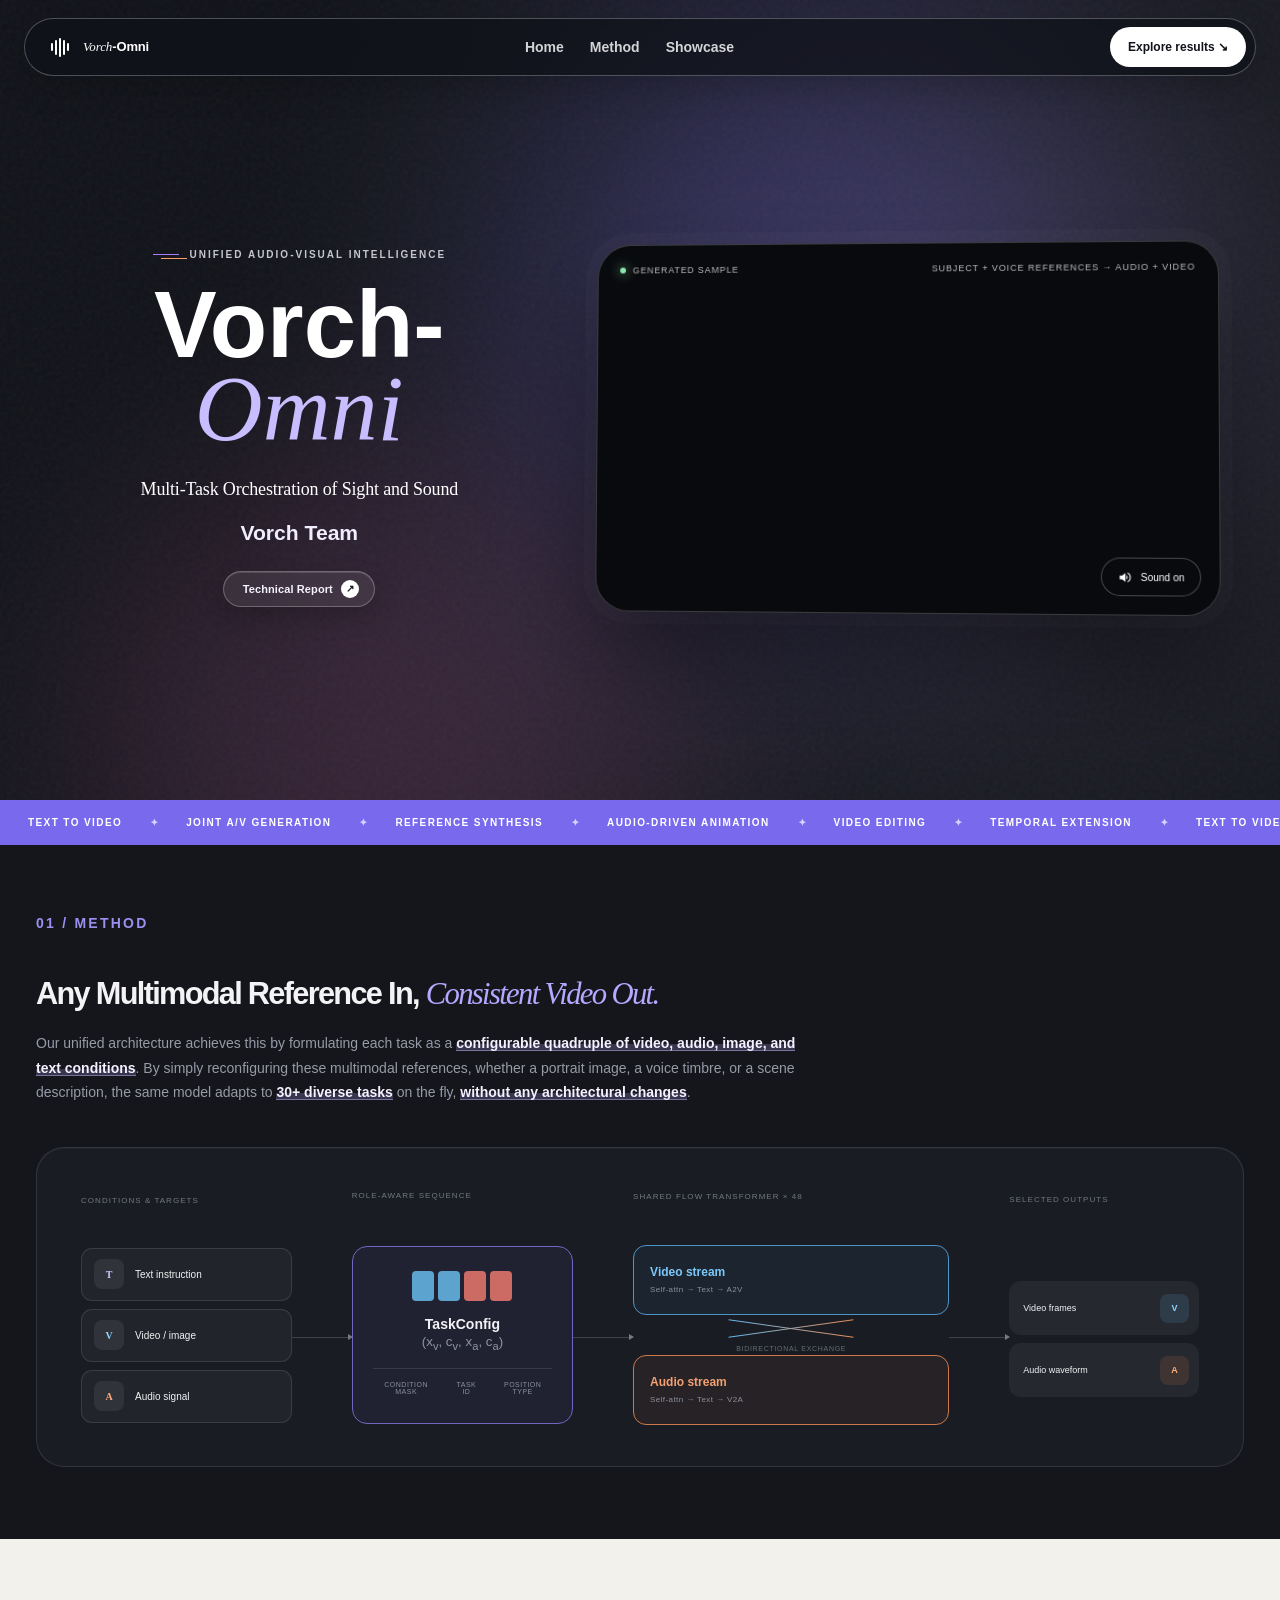
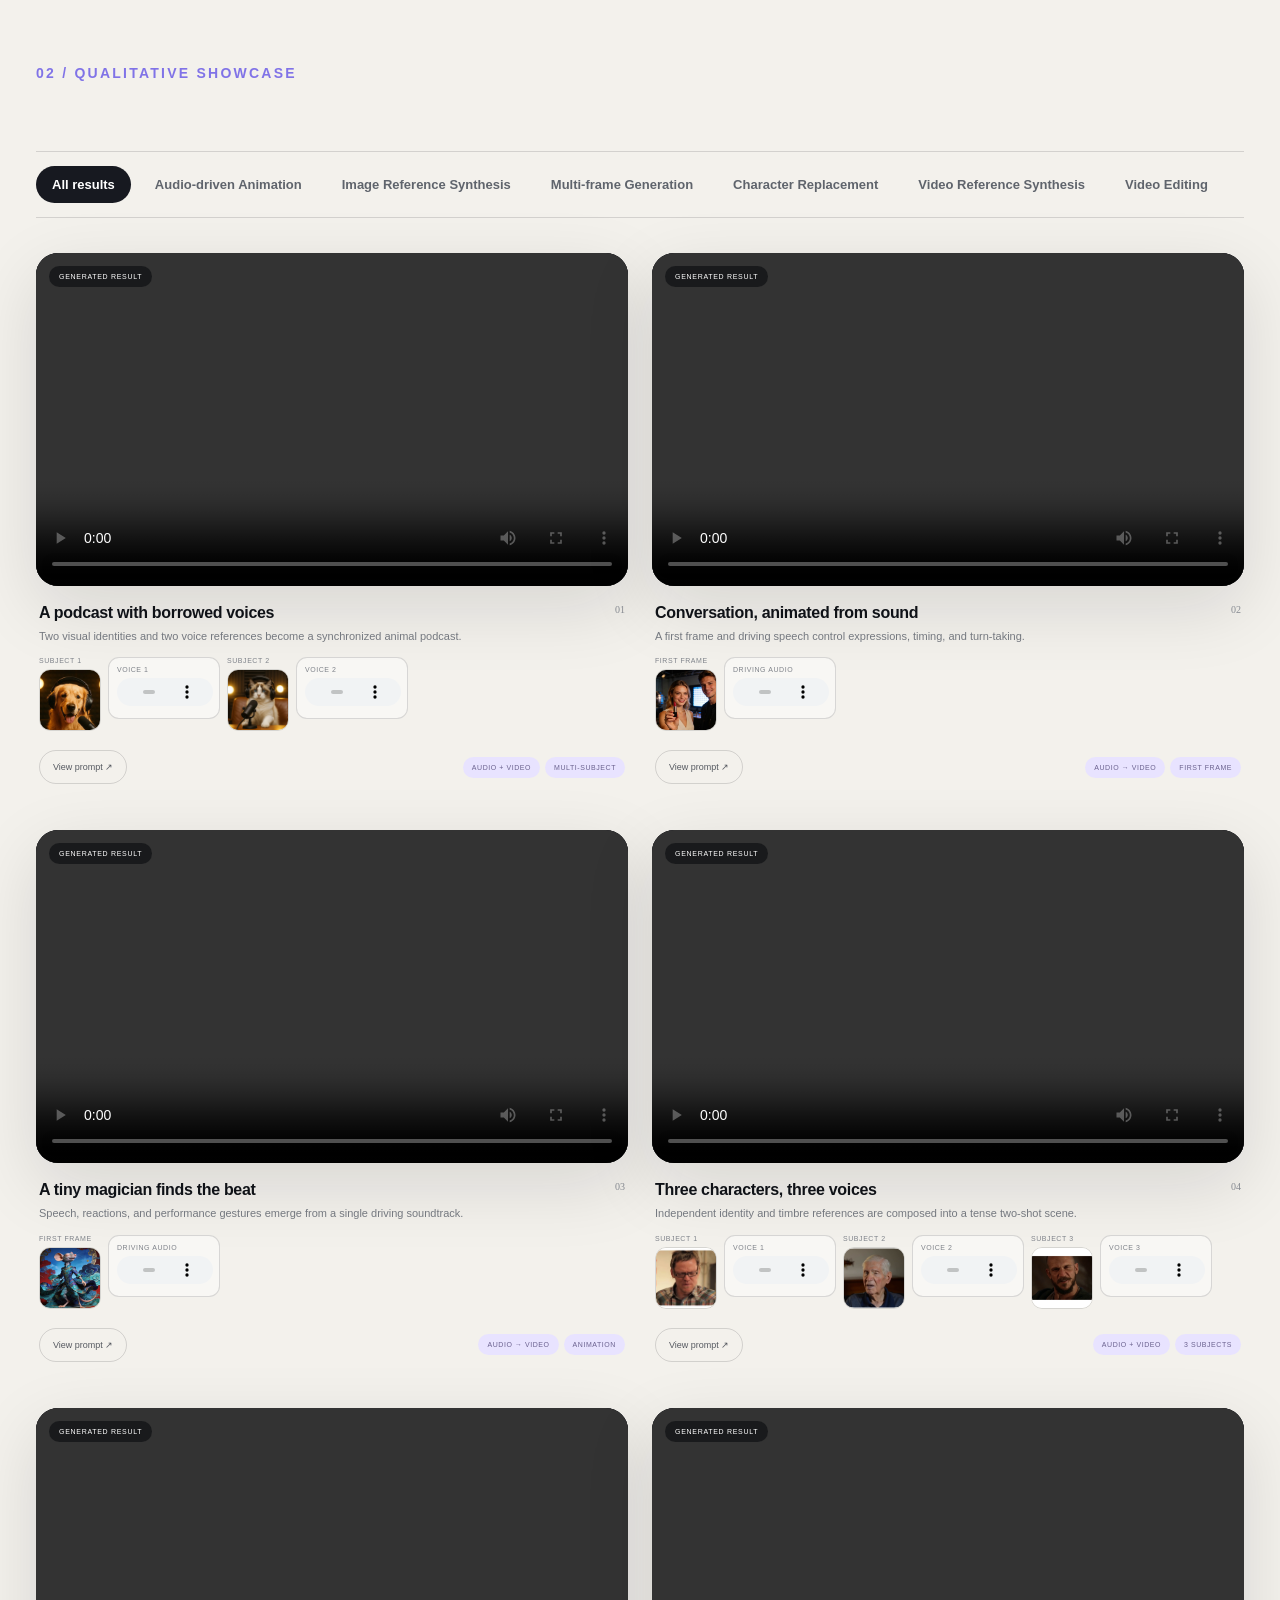
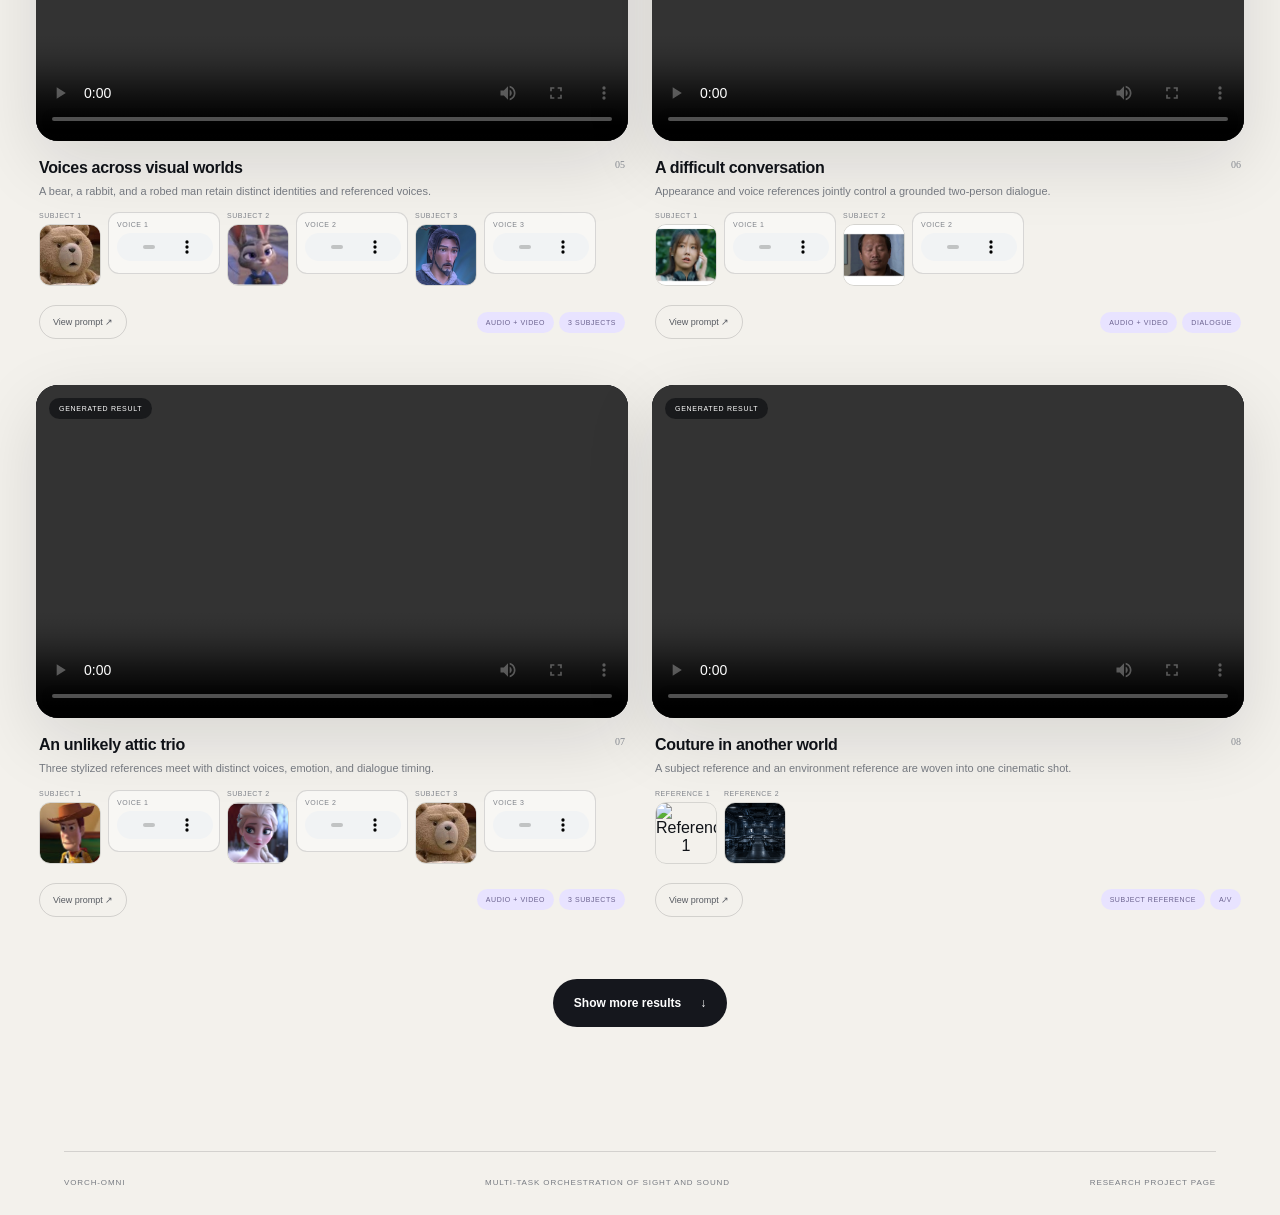
==== commit 65c558a2: "Highlight method summary" ====
--- a/index.html
+++ b/index.html
@@ -5,7 +5,7 @@
   <meta name="viewport" content="width=device-width, initial-scale=1">
   <meta name="description" content="Vorch-Omni — Multi-Task Orchestration of Sight and Sound.">
   <title>Vorch-Omni: Multi-Task Orchestration of Sight and Sound</title>
-  <link rel="stylesheet" href="styles.css?v=20260803-3">
+  <link rel="stylesheet" href="styles.css?v=20260803-4">
 </head>
 <body>
   <header class="site-header">
@@ -62,7 +62,7 @@
         <div class="section-kicker light">01 / Method</div>
         <div class="method-heading">
           <h2 id="method-title">Any Multimodal Reference In, <em>Consistent Video Out.</em></h2>
-          <p>Our unified architecture achieves this by formulating each task as a configurable quadruple of video, audio, image, and text conditions. By simply reconfiguring these multimodal references, whether a portrait image, a voice timbre, or a scene description, the same model adapts to diverse tasks on the fly, without any architectural changes.</p>
+          <p>Our unified architecture achieves this by formulating each task as a <span class="method-highlight">configurable quadruple of video, audio, image, and text conditions</span>. By simply reconfiguring these multimodal references, whether a portrait image, a voice timbre, or a scene description, the same model adapts to <span class="method-highlight">30+ diverse tasks</span> on the fly, <span class="method-highlight">without any architectural changes</span>.</p>
         </div>
 
         <div class="method-diagram" role="img" aria-label="Diagram showing heterogeneous audio and visual conditions flowing through role-aware token construction and a joint flow transformer to unified outputs">
--- a/styles.css
+++ b/styles.css
@@ -100,6 +100,7 @@
 #method-title { font-size: clamp(28px, 2.4vw, 42px); white-space: nowrap; }
 .method h2 em { color: #b4a8ff; }
 .method-heading > p { max-width: 780px; margin: 0; color: #979ba6; font-size: 14px; line-height: 1.75; }
+.method-highlight { color: #f5f1ff; font-weight: 680; background: linear-gradient(180deg, transparent 58%, rgba(180,168,255,.22) 0); box-shadow: inset 0 -1px rgba(200,189,255,.45); }
 .method-diagram { margin-top: 42px; padding: 44px; display: grid; grid-template-columns: 1fr 60px 1.05fr 60px 1.5fr 60px .9fr; align-items: center; border: 1px solid rgba(255,255,255,.11); border-radius: 28px; background: #191c23; box-shadow: inset 0 1px rgba(255,255,255,.04); }
 .diagram-column { min-width: 0; }
 .diagram-label { min-height: 28px; margin: 0 0 17px; color: #727783; text-transform: uppercase; letter-spacing: .13em; font-size: 8px; }
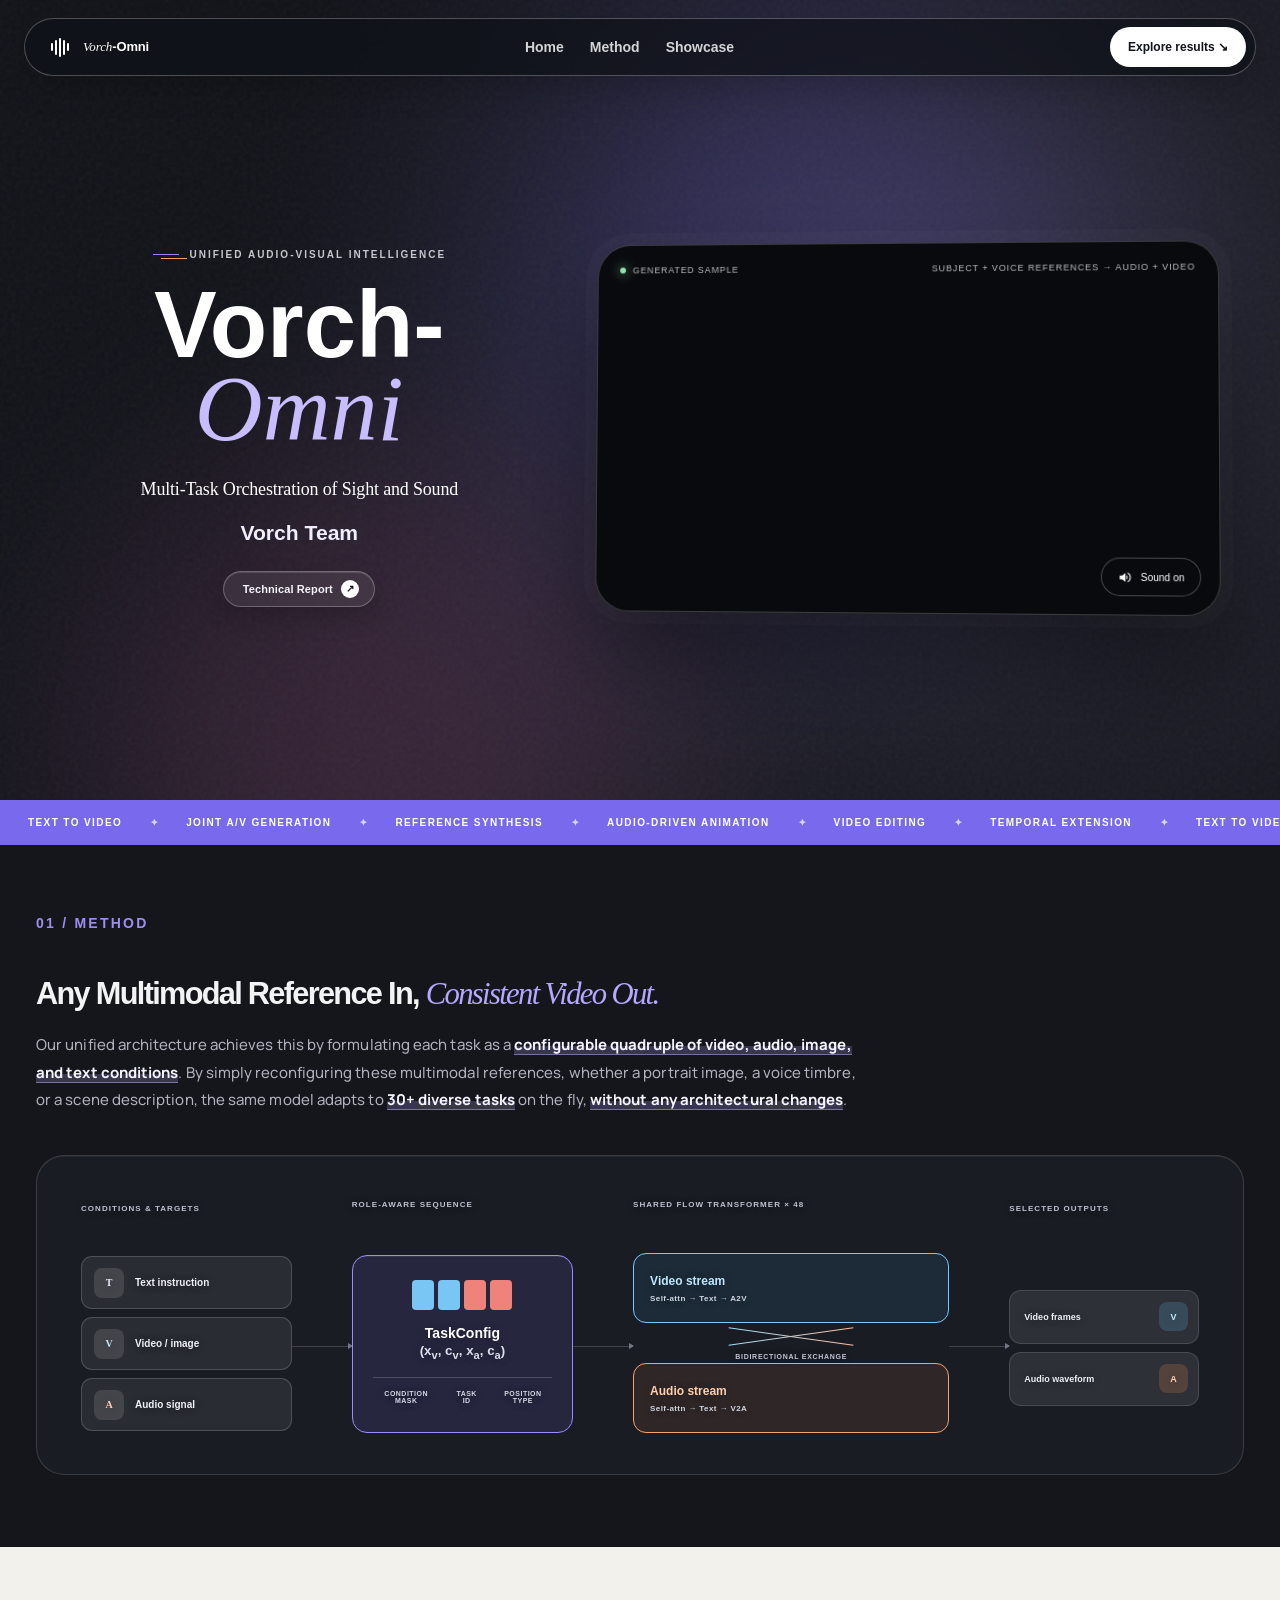
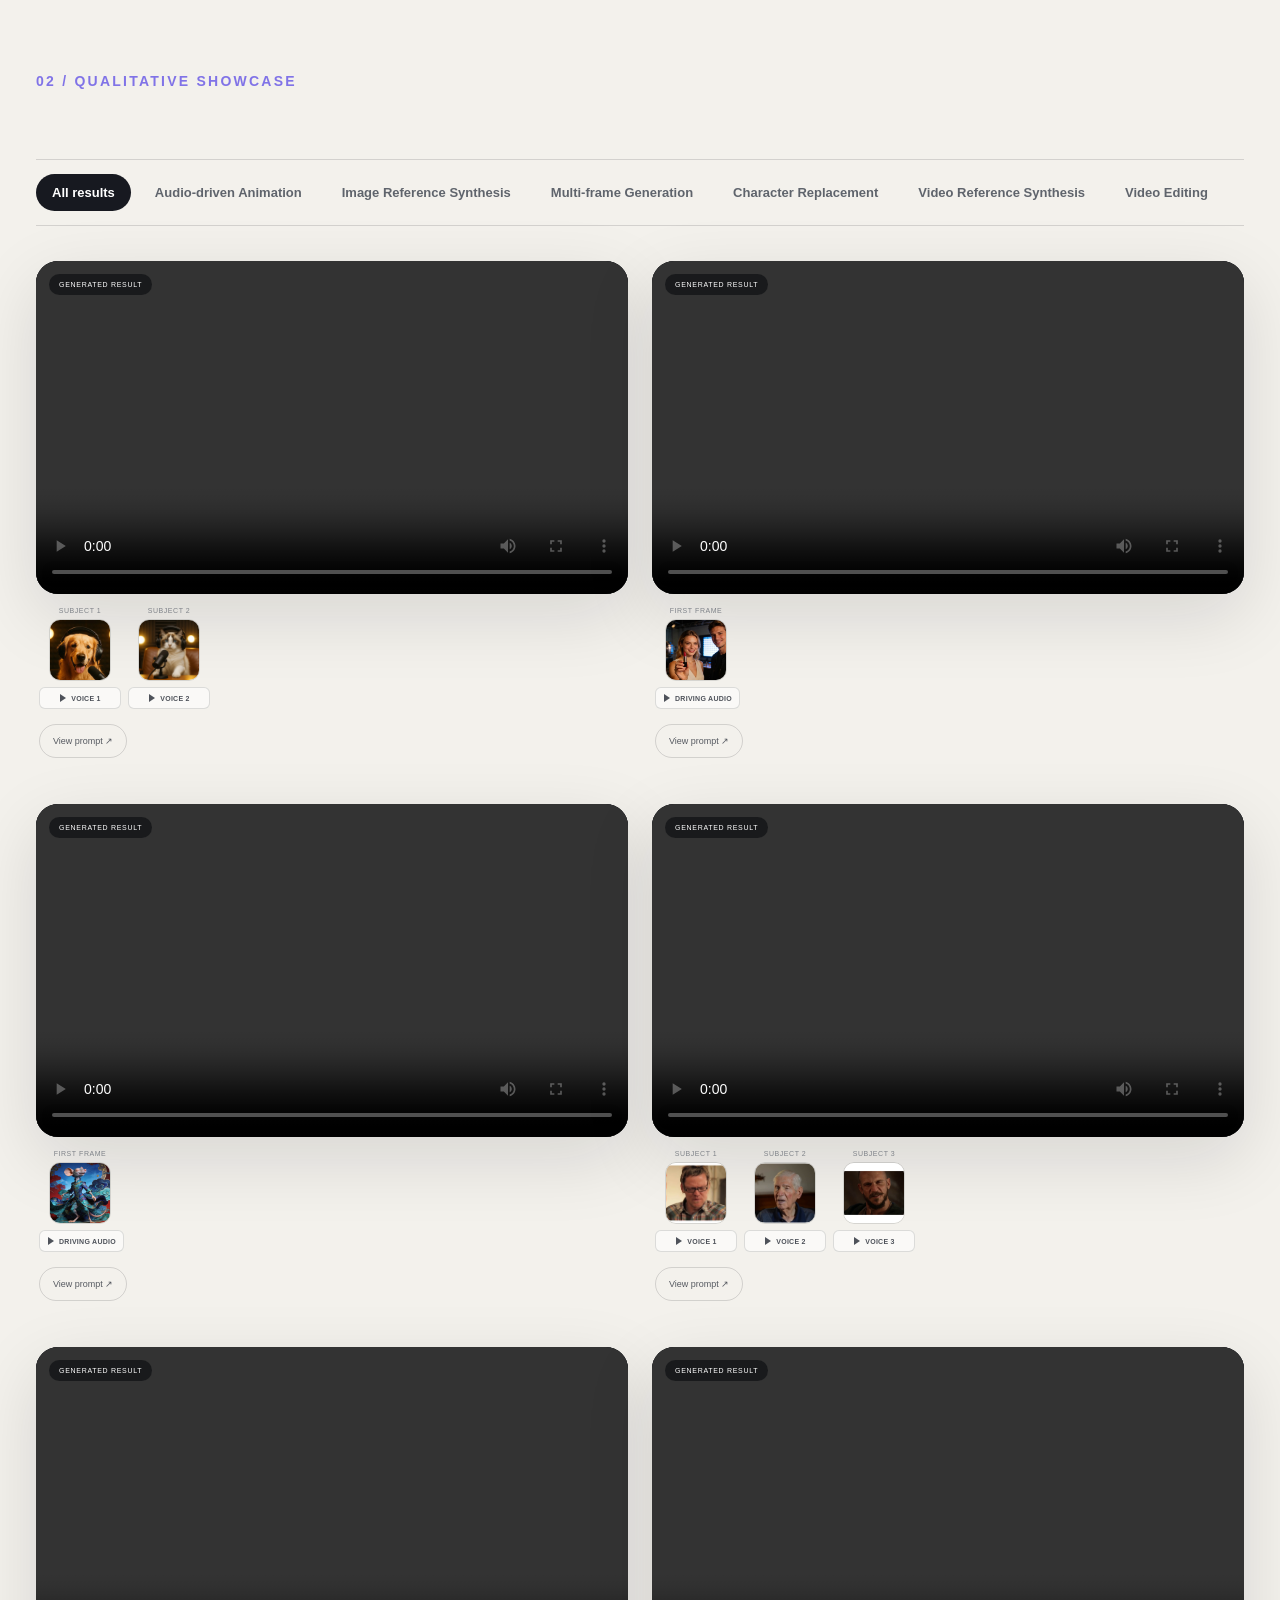
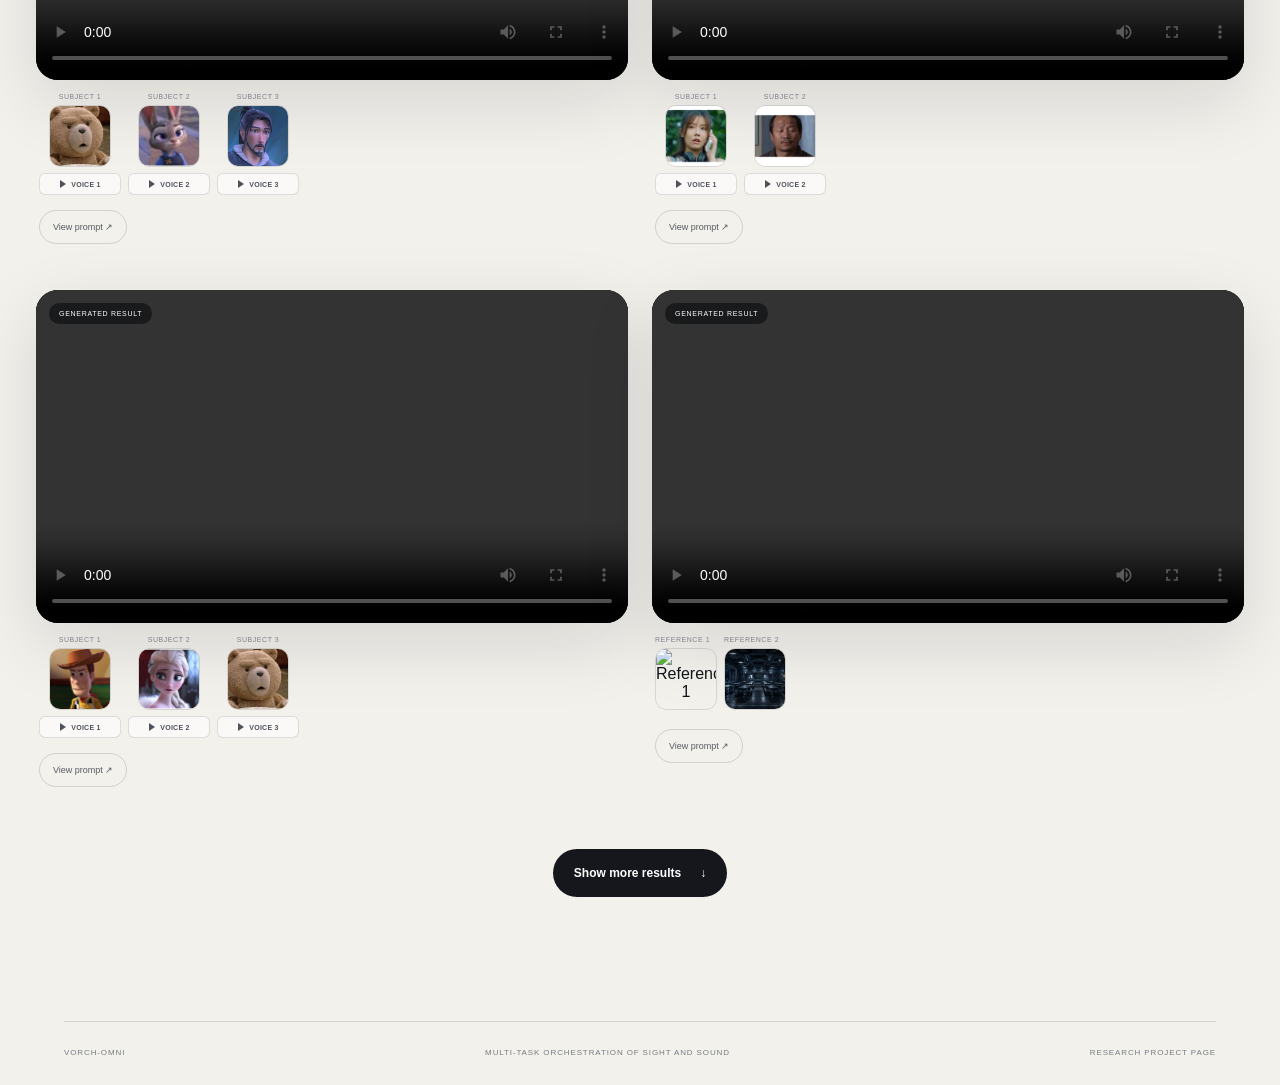
==== commit 57b5b6e5: "Refine Omni showcase and method styling" ====
--- a/index.html
+++ b/index.html
@@ -5,7 +5,10 @@
   <meta name="viewport" content="width=device-width, initial-scale=1">
   <meta name="description" content="Vorch-Omni — Multi-Task Orchestration of Sight and Sound.">
   <title>Vorch-Omni: Multi-Task Orchestration of Sight and Sound</title>
-  <link rel="stylesheet" href="styles.css?v=20260803-4">
+  <link rel="preconnect" href="https://fonts.googleapis.com">
+  <link rel="preconnect" href="https://fonts.gstatic.com" crossorigin>
+  <link href="https://fonts.googleapis.com/css2?family=Manrope:wght@450;560;680;720&display=swap" rel="stylesheet">
+  <link rel="stylesheet" href="styles.css?v=20260804f">
 </head>
 <body>
   <header class="site-header">
@@ -128,6 +131,6 @@
     </figure>
   </dialog>
 
-  <script src="app.js"></script>
+  <script src="app.js?v=20260804f"></script>
 </body>
 </html>
--- a/styles.css
+++ b/styles.css
@@ -99,23 +99,23 @@
 .method-heading { display: grid; grid-template-columns: 1fr; gap: 22px; align-items: start; }
 #method-title { font-size: clamp(28px, 2.4vw, 42px); white-space: nowrap; }
 .method h2 em { color: #b4a8ff; }
-.method-heading > p { max-width: 780px; margin: 0; color: #979ba6; font-size: 14px; line-height: 1.75; }
-.method-highlight { color: #f5f1ff; font-weight: 680; background: linear-gradient(180deg, transparent 58%, rgba(180,168,255,.22) 0); box-shadow: inset 0 -1px rgba(200,189,255,.45); }
-.method-diagram { margin-top: 42px; padding: 44px; display: grid; grid-template-columns: 1fr 60px 1.05fr 60px 1.5fr 60px .9fr; align-items: center; border: 1px solid rgba(255,255,255,.11); border-radius: 28px; background: #191c23; box-shadow: inset 0 1px rgba(255,255,255,.04); }
+.method-heading > p { max-width: 820px; margin: 0; color: #b2b3bf; font-family: Manrope, Inter, ui-sans-serif, -apple-system, BlinkMacSystemFont, "Segoe UI", sans-serif; font-size: 15px; font-weight: 450; line-height: 1.82; letter-spacing: .005em; }
+.method-highlight { color: #f7f4ff; font-weight: 720; background: linear-gradient(180deg, transparent 58%, rgba(180,168,255,.22) 0); box-shadow: inset 0 -1px rgba(200,189,255,.45); }
+.method-diagram { margin-top: 42px; padding: 44px; display: grid; grid-template-columns: 1fr 60px 1.05fr 60px 1.5fr 60px .9fr; align-items: center; color: #eef1f8; border: 1px solid rgba(255,255,255,.14); border-radius: 28px; background: #191c23; text-shadow: 0 1px 10px rgba(0,0,0,.32); box-shadow: inset 0 1px rgba(255,255,255,.05); }
 .diagram-column { min-width: 0; }
-.diagram-label { min-height: 28px; margin: 0 0 17px; color: #727783; text-transform: uppercase; letter-spacing: .13em; font-size: 8px; }
-.signal { min-height: 53px; margin-top: 8px; padding: 8px 12px; display: flex; align-items: center; gap: 11px; border: 1px solid rgba(255,255,255,.11); border-radius: 11px; background: rgba(255,255,255,.035); font-size: 10px; }
-.signal b { width: 30px; height: 30px; display: grid; place-items: center; border-radius: 8px; font-family: Georgia, serif; background: rgba(255,255,255,.07); }
-.signal-text b { color: #d1caff; }.signal-video b { color: #91d5ff; }.signal-audio b { color: #ffae7d; }
+.diagram-label { min-height: 28px; margin: 0 0 17px; color: #bdc2cf; text-transform: uppercase; letter-spacing: .13em; font-size: 8px; font-weight: 700; }
+.signal { min-height: 53px; margin-top: 8px; padding: 8px 12px; display: flex; align-items: center; gap: 11px; border: 1px solid rgba(255,255,255,.17); border-radius: 11px; color: #eef1f8; background: rgba(255,255,255,.07); font-size: 10px; font-weight: 650; }
+.signal b { width: 30px; height: 30px; display: grid; place-items: center; border-radius: 8px; font-family: Georgia, serif; background: rgba(255,255,255,.12); }
+.signal-text b { color: #eeeaff; }.signal-video b { color: #c3e8ff; }.signal-audio b { color: #ffd1b6; }
 .diagram-arrow { transform: translateY(31px); }
 .diagram-arrow span { width: 100%; height: 1px; display: block; position: relative; background: rgba(255,255,255,.17); }
 .diagram-arrow span::after { content: ""; position: absolute; right: -1px; top: -3px; border-left: 5px solid #737985; border-top: 3px solid transparent; border-bottom: 3px solid transparent; }
-.token-box { min-height: 178px; padding: 24px 20px 18px; text-align: center; border: 1px solid #7166c4; border-radius: 15px; background: rgba(118,102,230,.08); }
-.token-box strong { display: block; margin-top: 15px; font-size: 14px; }.token-box small { color: #8f93a0; }.token-row { display: flex; justify-content: center; gap: 4px; }.token-row i { width: 22px; height: 30px; border-radius: 4px; background: #5da3cf; }.token-row .target { background: #cc6a64; }
-.token-box ul { margin: 16px 0 0; padding: 12px 0 0; border-top: 1px solid rgba(255,255,255,.1); display: flex; justify-content: center; gap: 12px; list-style: none; color: #8b8f9a; font-size: 7px; text-transform: uppercase; letter-spacing: .07em; }
-.stream { min-height: 70px; padding: 14px 16px; border: 1px solid; border-radius: 13px; display: flex; flex-direction: column; justify-content: center; gap: 6px; }.stream b { font-size: 12px; }.stream span { color: #8c919e; font-size: 8px; letter-spacing: .05em; }.video-stream { border-color: #4d95c7; background: rgba(58,133,184,.08); }.video-stream b { color: #7cc9fb; }.audio-stream { border-color: #cc7a4d; background: rgba(207,119,69,.07); }.audio-stream b { color: #f4a071; }
-.cross-weave { height: 45px; position: relative; }.cross-weave i { position: absolute; left: 30%; right: 30%; top: 21px; height: 1px; background: linear-gradient(90deg,#63b8ee,#e78c59); transform: rotate(8deg); }.cross-weave i:last-child { transform: rotate(-8deg); }.cross-weave::after { content: "bidirectional exchange"; position: absolute; left: 50%; bottom: 0; transform: translateX(-50%); color: #656a76; white-space: nowrap; font-size: 7px; text-transform: uppercase; letter-spacing: .1em; }
-.output-pill { min-height: 54px; margin-top: 8px; padding: 9px 10px 9px 14px; border-radius: 12px; display: flex; align-items: center; justify-content: space-between; background: rgba(255,255,255,.055); font-size: 9px; }.output-pill b { width: 29px; height: 29px; display: grid; place-items: center; border-radius: 8px; color: #8ed4ff; background: rgba(100,185,239,.14); }.output-pill:nth-child(3) b { color: #ffad7d; background: rgba(238,141,85,.13); }
+.token-box { min-height: 178px; padding: 24px 20px 18px; text-align: center; border: 1px solid #978dff; border-radius: 15px; background: rgba(118,102,230,.14); box-shadow: inset 0 1px rgba(255,255,255,.07); }
+.token-box strong { display: block; margin-top: 15px; color: #fff; font-size: 14px; }.token-box small { color: #dde0ec; font-weight: 650; }.token-row { display: flex; justify-content: center; gap: 4px; }.token-row i { width: 22px; height: 30px; border-radius: 4px; background: #79c6f5; }.token-row .target { background: #ef827a; }
+.token-box ul { margin: 16px 0 0; padding: 12px 0 0; border-top: 1px solid rgba(255,255,255,.18); display: flex; justify-content: center; gap: 12px; list-style: none; color: #d6d9e5; font-size: 7px; font-weight: 700; text-transform: uppercase; letter-spacing: .07em; }
+.stream { min-height: 70px; padding: 14px 16px; border: 1px solid; border-radius: 13px; display: flex; flex-direction: column; justify-content: center; gap: 6px; }.stream b { font-size: 12px; }.stream span { color: #d1d6e3; font-size: 8px; font-weight: 650; letter-spacing: .05em; }.video-stream { border-color: #79c8ff; background: rgba(58,133,184,.14); }.video-stream b { color: #bde8ff; }.audio-stream { border-color: #f2a36f; background: rgba(207,119,69,.12); }.audio-stream b { color: #ffd0ad; }
+.cross-weave { height: 45px; position: relative; }.cross-weave i { position: absolute; left: 30%; right: 30%; top: 21px; height: 1px; background: linear-gradient(90deg,#9edcff,#ffc09b); transform: rotate(8deg); }.cross-weave i:last-child { transform: rotate(-8deg); }.cross-weave::after { content: "bidirectional exchange"; position: absolute; left: 50%; bottom: 0; transform: translateX(-50%); color: #c1c6d4; white-space: nowrap; font-size: 7px; font-weight: 700; text-transform: uppercase; letter-spacing: .1em; }
+.output-pill { min-height: 54px; margin-top: 8px; padding: 9px 10px 9px 14px; border: 1px solid rgba(255,255,255,.13); border-radius: 12px; display: flex; align-items: center; justify-content: space-between; color: #eef1f8; background: rgba(255,255,255,.09); font-size: 9px; font-weight: 650; }.output-pill b { width: 29px; height: 29px; display: grid; place-items: center; border-radius: 8px; color: #c7ecff; background: rgba(100,185,239,.2); }.output-pill:nth-child(3) b { color: #ffd2b6; background: rgba(238,141,85,.2); }
 @media (min-width: 761px) {
   .inputs .diagram-label { transform: translateY(-1px); }
   .inputs .signal { transform: translateY(6px); }
@@ -141,8 +141,27 @@
 .case-card.featured { grid-column: 1 / -1; }.case-card.featured .case-visual { min-height: 500px; }.case-card.featured .result-video { aspect-ratio: 2.2; }
 .result-video { width: 100%; aspect-ratio: 16 / 9; object-fit: cover; background: #111319; }
 .comparison { display: grid; grid-template-columns: 1fr 1fr; gap: 2px; background: #2a2c32; }.comparison > div { min-width: 0; position: relative; }.comparison video { width: 100%; height: 100%; aspect-ratio: 16 / 9; object-fit: cover; }.comparison.portrait video { aspect-ratio: .78; object-fit: cover; }.media-label { position: absolute; z-index: 2; left: 13px; top: 13px; padding: 7px 10px; border-radius: 999px; color: #fff; background: rgba(10,12,16,.62); backdrop-filter: blur(9px); text-transform: uppercase; letter-spacing: .1em; font-size: 7px; }
-.case-meta { padding: 18px 3px 0; }.case-title-line { display: flex; justify-content: space-between; align-items: flex-start; gap: 20px; }.case-index { color: #8b8f96; font-family: Georgia, serif; font-size: 10px; }.case-title { margin: 0; font-size: 16px; letter-spacing: -.02em; }.case-subtitle { margin: 6px 0 0; color: #777b82; font-size: 11px; line-height: 1.5; }.case-actions { margin-top: 15px; display: flex; align-items: center; gap: 8px; }.prompt-button, .sync-button { min-height: 34px; padding: 0 13px; border: 1px solid var(--line); border-radius: 999px; cursor: pointer; background: transparent; color: #565a61; font-size: 9px; transition: .2s; }.prompt-button:hover, .sync-button:hover { border-color: #7470a2; color: #222; }.case-tags { margin-left: auto; display: flex; gap: 5px; }.case-tag { padding: 7px 9px; border-radius: 999px; color: #6b628f; background: #e8e3ff; text-transform: uppercase; letter-spacing: .08em; font-size: 7px; }
-.reference-strip { margin-top: 13px; display: flex; gap: 7px; overflow-x: auto; scrollbar-width: thin; }.reference-item { flex: 0 0 auto; position: relative; }.reference-image-button { position: relative; padding: 0; border: 0; border-radius: 11px; overflow: hidden; cursor: zoom-in; background: transparent; }.reference-image-button::after { content: "View"; position: absolute; inset: auto 5px 5px auto; padding: 4px 6px; border-radius: 999px; color: #fff; background: rgba(10,12,16,.68); opacity: 0; transform: translateY(3px); transition: opacity .2s, transform .2s; font-size: 7px; }.reference-image-button:hover::after, .reference-image-button:focus-visible::after { opacity: 1; transform: none; }.reference-item img { width: 62px; height: 62px; object-fit: cover; border-radius: 11px; border: 1px solid rgba(15,17,22,.12); transition: transform .2s; }.reference-image-button:hover img { transform: scale(1.05); }.reference-item.audio { width: 112px; height: 62px; padding: 8px; border: 1px solid var(--line); border-radius: 11px; background: rgba(255,255,255,.42); }.reference-item.audio audio { width: 96px; height: 28px; }.reference-item small { display: block; margin-bottom: 5px; color: #7e8289; font-size: 7px; text-transform: uppercase; letter-spacing: .08em; }
+.case-meta { padding: 13px 3px 0; }.case-actions { margin-top: 15px; display: flex; align-items: center; gap: 8px; }.prompt-button, .sync-button { min-height: 34px; padding: 0 13px; border: 1px solid var(--line); border-radius: 999px; cursor: pointer; background: transparent; color: #565a61; font-size: 9px; transition: .2s; }.prompt-button:hover, .sync-button:hover { border-color: #7470a2; color: #222; }
+.reference-strip { margin-top: 0; display: flex; gap: 7px; overflow-x: auto; scrollbar-width: thin; }
+.reference-item { flex: 0 0 auto; position: relative; }
+.reference-pair { width: 82px; display: flex; flex-direction: column; align-items: center; }
+.reference-image-button { position: relative; padding: 0; border: 0; border-radius: 11px; overflow: hidden; cursor: zoom-in; background: transparent; }
+.reference-image-button::after { content: "View"; position: absolute; inset: auto 5px 5px auto; padding: 4px 6px; border-radius: 999px; color: #fff; background: rgba(10,12,16,.68); opacity: 0; transform: translateY(3px); transition: opacity .2s, transform .2s; font-size: 7px; }
+.reference-image-button:hover::after, .reference-image-button:focus-visible::after { opacity: 1; transform: none; }
+.reference-item img { width: 62px; height: 62px; object-fit: cover; border-radius: 11px; border: 1px solid rgba(15,17,22,.12); transition: transform .2s; }
+.reference-image-button:hover img { transform: scale(1.05); }
+.reference-item.audio { width: 82px; }
+.reference-audio-shell { width: 82px; min-height: 22px; margin-top: 6px; display: grid; place-items: center; }
+.reference-audio-shell audio { display: none; }
+.reference-audio-button { width: 100%; height: 22px; padding: 0 7px; display: flex; align-items: center; justify-content: center; gap: 5px; border: 1px solid rgba(15,17,22,.13); border-radius: 6px; cursor: pointer; color: #4e525a; background: rgba(255,255,255,.58); box-shadow: none; transition: color .2s, border-color .2s, background .2s, transform .2s; }
+.reference-audio-button:hover, .reference-audio-button:focus-visible { border-color: rgba(111,99,221,.42); color: #5f55c8; background: rgba(255,255,255,.86); transform: translateY(-1px); outline: none; }
+.reference-audio-button.is-playing { border-color: rgba(111,99,221,.48); color: #fff; background: #6f63dd; }
+.audio-play-icon { width: 0; height: 0; margin-left: 1px; flex: 0 0 auto; border-top: 4px solid transparent; border-bottom: 4px solid transparent; border-left: 6px solid currentColor; }
+.audio-pause-icon { display: none; width: 7px; height: 8px; flex: 0 0 auto; background: linear-gradient(90deg, currentColor 0 2px, transparent 2px 5px, currentColor 5px 7px); }
+.reference-audio-button.is-playing .audio-play-icon { display: none; }
+.reference-audio-button.is-playing .audio-pause-icon { display: block; }
+.reference-audio-label { min-width: 0; overflow: hidden; color: inherit; text-overflow: ellipsis; white-space: nowrap; text-transform: uppercase; letter-spacing: .04em; font-size: 7px; font-weight: 700; }
+.reference-item small { display: block; margin-bottom: 5px; color: #7e8289; font-size: 7px; text-transform: uppercase; letter-spacing: .08em; }
 .load-more-wrap { margin-top: 62px; display: flex; justify-content: center; }.load-more[hidden] { display: none; }
 
 .prompt-dialog { width: min(780px, calc(100% - 30px)); max-height: min(82vh, 850px); padding: 42px; border: 0; border-radius: 25px; color: var(--ink); background: #faf9f6; box-shadow: 0 40px 100px rgba(0,0,0,.35); }.prompt-dialog::backdrop { background: rgba(10,11,15,.72); backdrop-filter: blur(7px); }.dialog-close { position: sticky; z-index: 2; float: right; top: 0; width: 38px; height: 38px; border: 1px solid var(--line); border-radius: 50%; cursor: pointer; background: #fff; font-size: 23px; font-weight: 300; }.dialog-kicker { margin: 0 0 12px; color: #7b6de5; text-transform: uppercase; letter-spacing: .15em; font-size: 8px; font-weight: 700; }.prompt-dialog h2 { margin: 0 0 28px; font-size: 33px; letter-spacing: -.04em; }.prompt-block + .prompt-block { margin-top: 28px; padding-top: 25px; border-top: 1px solid var(--line); }.prompt-block h3 { margin: 0 0 10px; font-size: 10px; text-transform: uppercase; letter-spacing: .13em; }.prompt-block pre { margin: 0; color: #555961; font: 12px/1.7 Inter, sans-serif; white-space: pre-wrap; word-break: break-word; }.translation-note { margin: 8px 0 0; color: #96999f; font-size: 9px; }.prompt-loading { color: #777; font-size: 12px; }
@@ -164,7 +183,7 @@
   .showcase { padding-top: 85px; padding-bottom: 64px; }.section-kicker { margin-bottom: 30px; }.showcase-heading, .method-heading { grid-template-columns: 1fr; gap: 34px; }.method h2, .showcase h2 { font-size: 46px; }
   #method-title, #showcase-title { font-size: 36px; white-space: normal; }
   .method { padding: 54px 0 60px; }.method-diagram { margin-top: 30px; padding: 22px; grid-template-columns: 1fr; gap: 17px; }.diagram-arrow { height: 20px; transform: none; }.diagram-arrow span { width: 1px; height: 20px; margin: auto; }.diagram-arrow span::after { right: -2px; top: auto; bottom: -1px; transform: rotate(90deg); }.method-diagram .outputs, .method-diagram .transformer + .diagram-arrow { display: block; }
-  .filters { overflow-x: auto; }.gallery { grid-template-columns: 1fr; gap: 40px; }.case-card.featured { grid-column: auto; }.case-card.featured .case-visual { min-height: 260px; }.case-card.featured .result-video { aspect-ratio: 16/9; }.case-actions { flex-wrap: wrap; }.case-tags { width: 100%; margin: 4px 0 0; }.comparison.portrait video { aspect-ratio: .74; }
+  .filters { overflow-x: auto; }.gallery { grid-template-columns: 1fr; gap: 40px; }.case-card.featured { grid-column: auto; }.case-card.featured .case-visual { min-height: 260px; }.case-card.featured .result-video { aspect-ratio: 16/9; }.case-actions { flex-wrap: wrap; }.comparison.portrait video { aspect-ratio: .74; }
   .prompt-dialog { padding: 27px 22px; }.prompt-dialog h2 { font-size: 28px; }
   .image-dialog { max-width: calc(100vw - 20px); max-height: calc(100vh - 20px); }.image-dialog img { max-width: calc(100vw - 20px); max-height: calc(100vh - 58px); }.image-dialog-close { top: -10px; right: -5px; }
   .site-footer { padding: 24px 20px; }.footer-bottom { gap: 12px; flex-direction: column; align-items: center; text-align: center; }
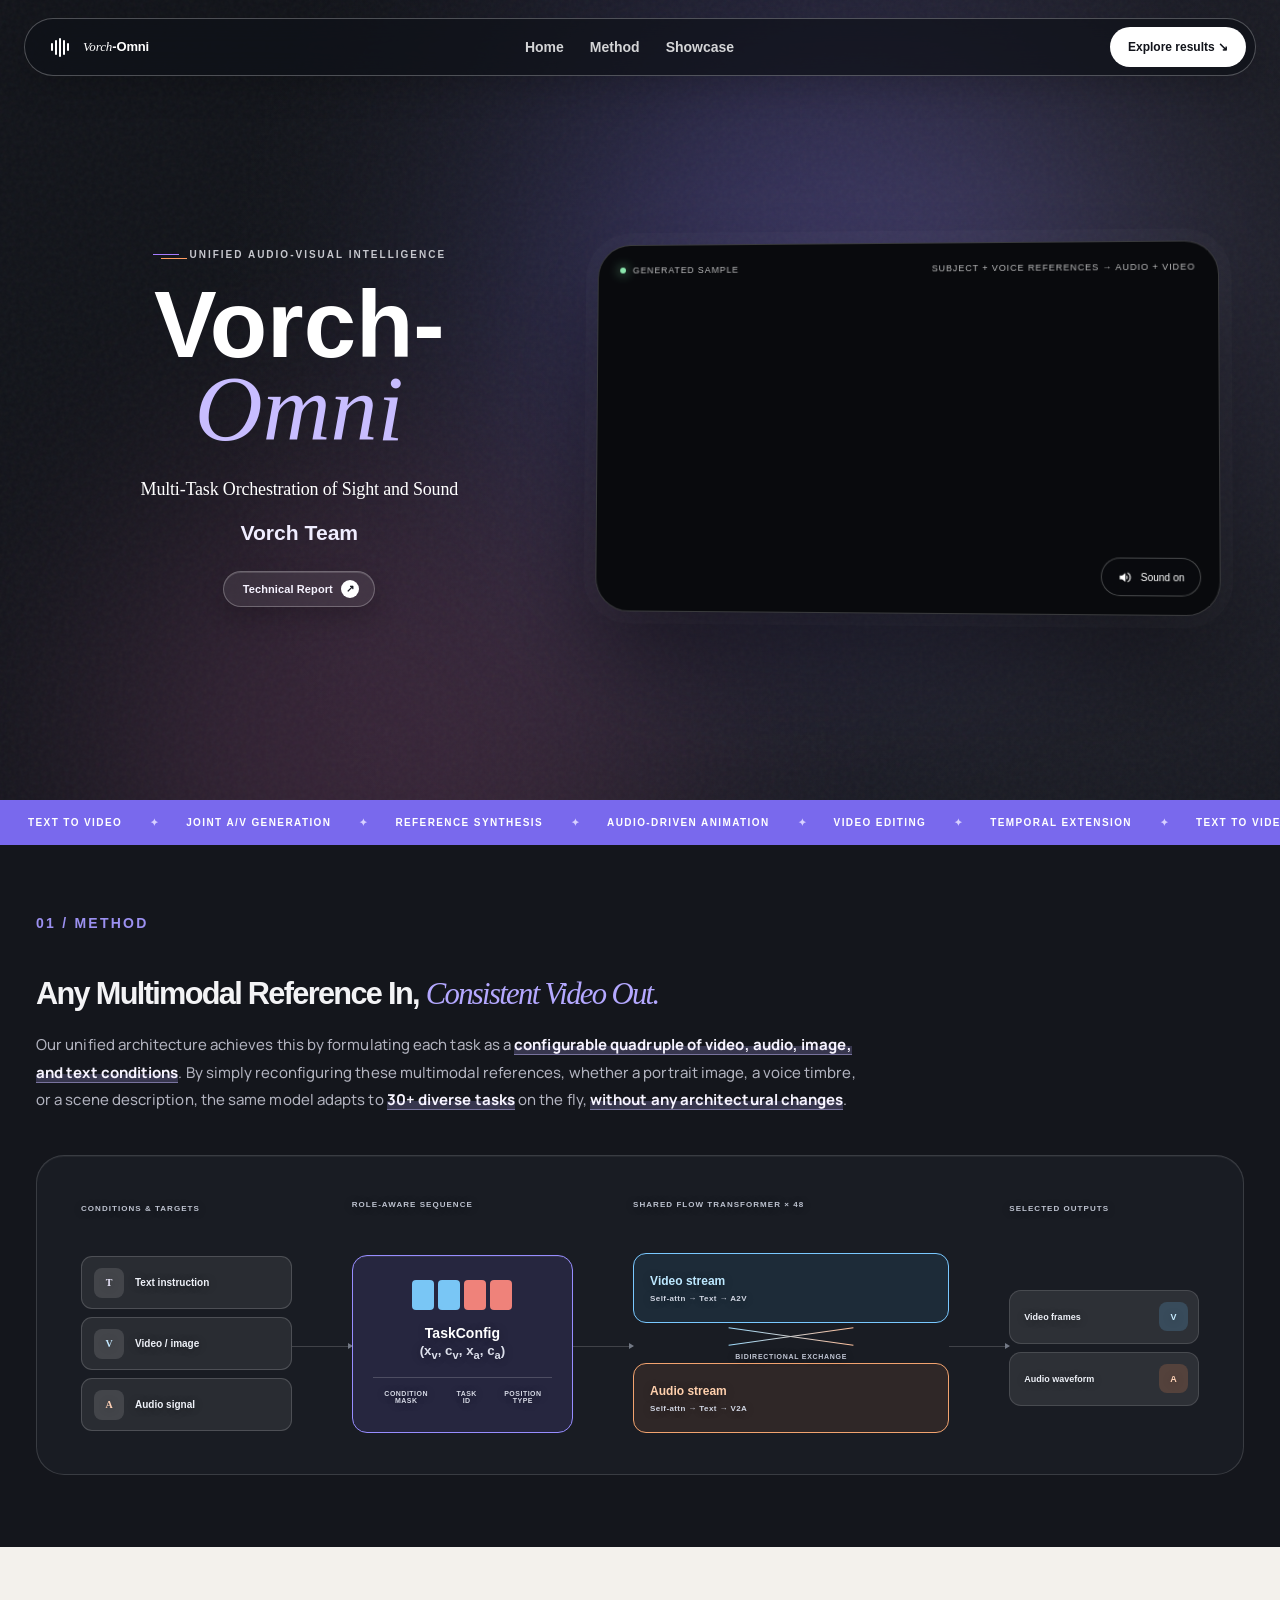
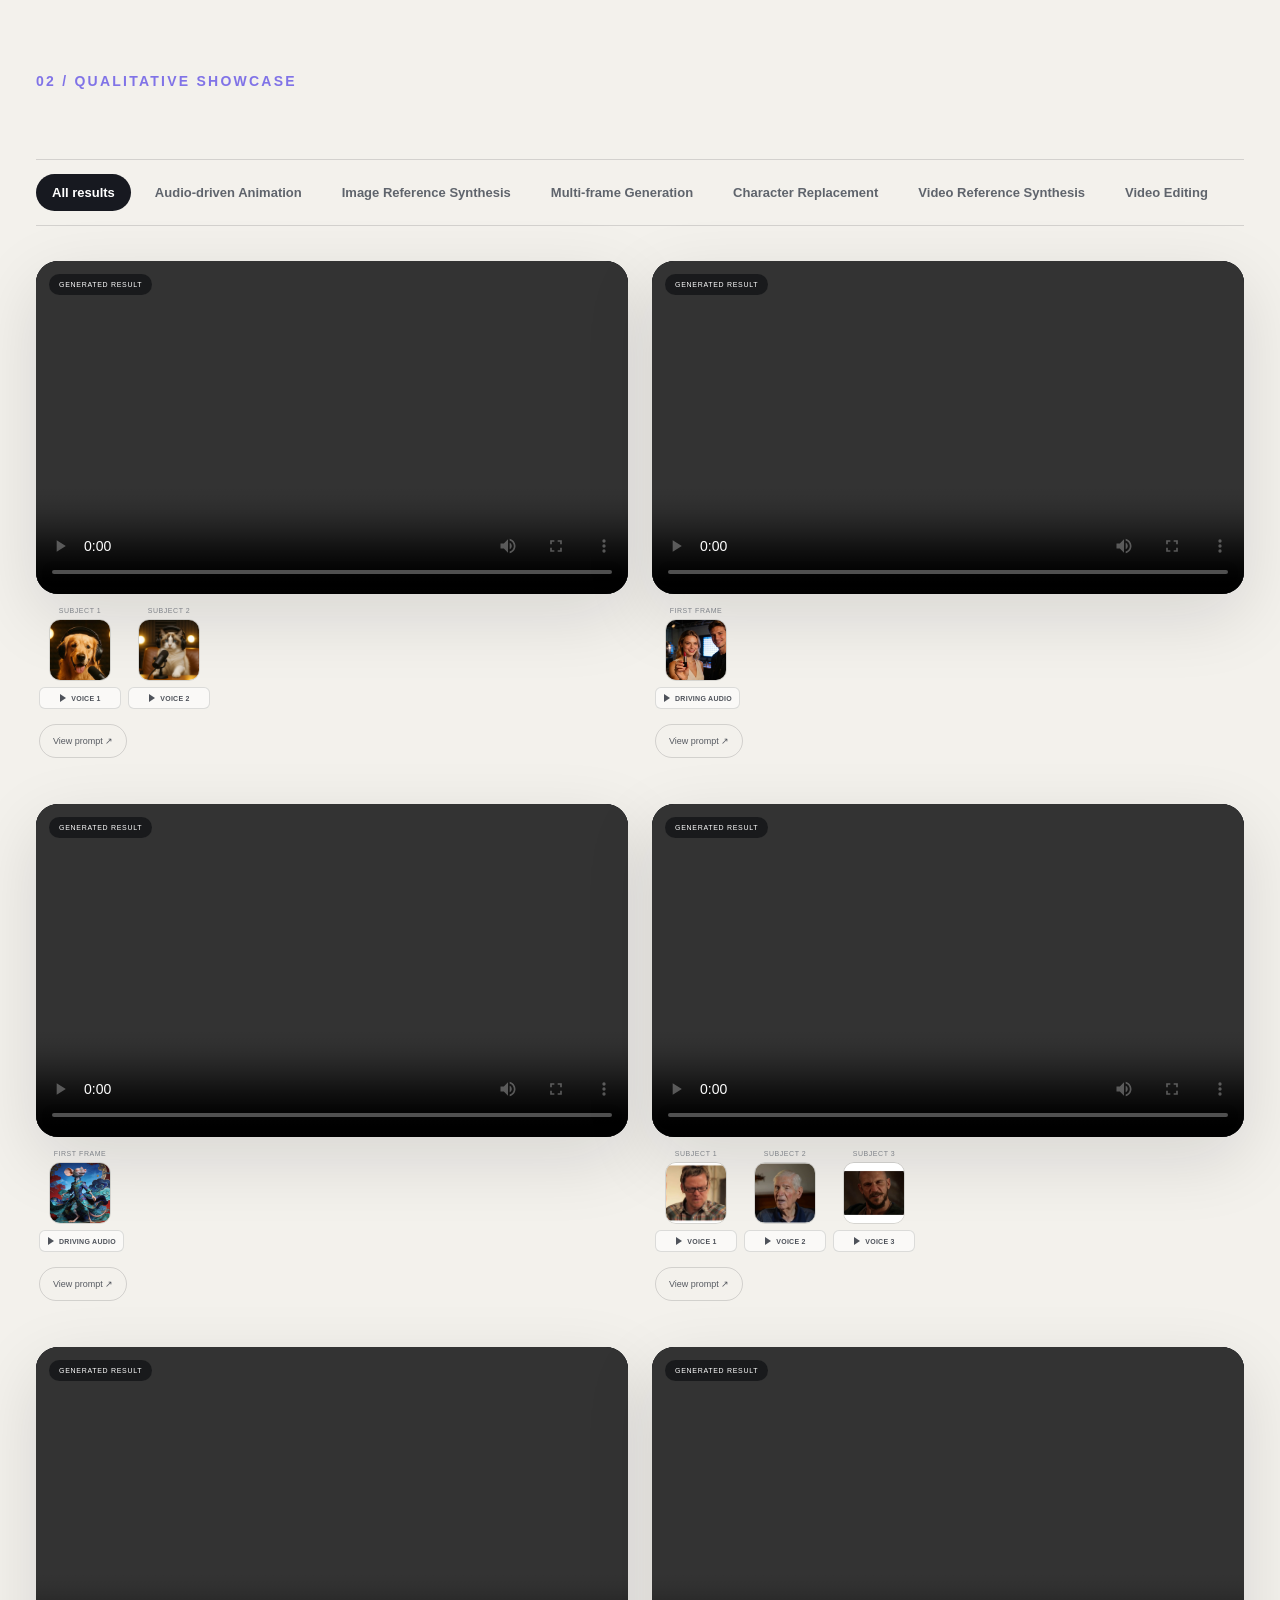
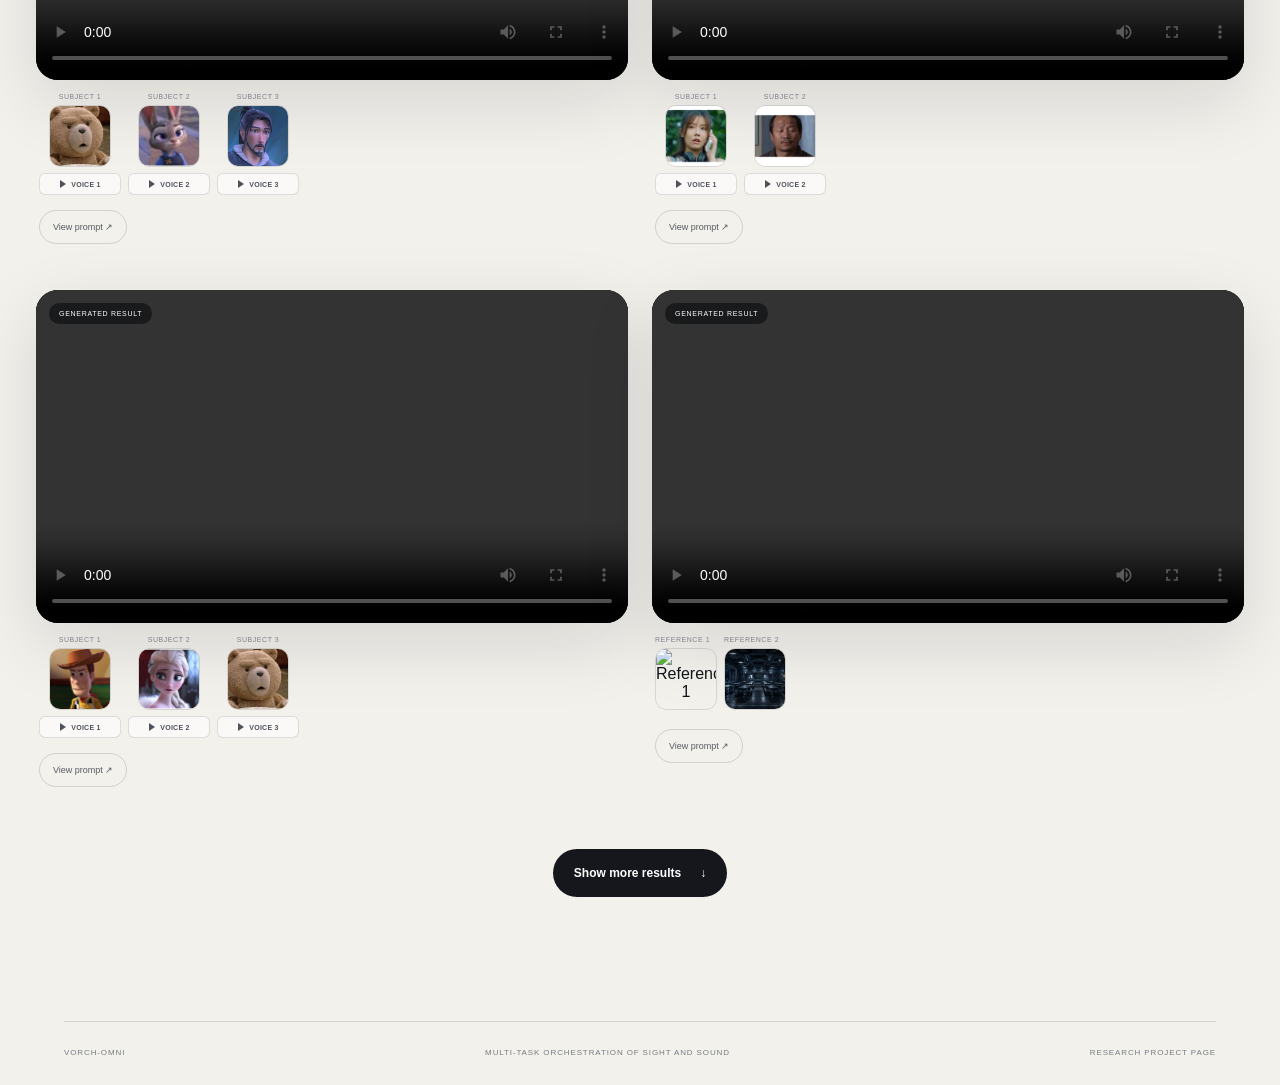
==== commit 1e8c5209: "Use logo video on Omni homepage" ====
--- a/index.html
+++ b/index.html
@@ -40,7 +40,7 @@
 
       <div class="hero-media" aria-label="Featured generation">
         <div class="hero-frame">
-          <video src="reference_based_generation/audio_ip/case2/generate.mp4" autoplay muted loop playsinline preload="metadata"></video>
+          <video src="logo-vid.mp4" autoplay muted loop playsinline preload="metadata"></video>
           <div class="hero-video-topline">
             <span><i></i> Generated sample</span>
             <span>Subject + voice references → Audio + Video</span>
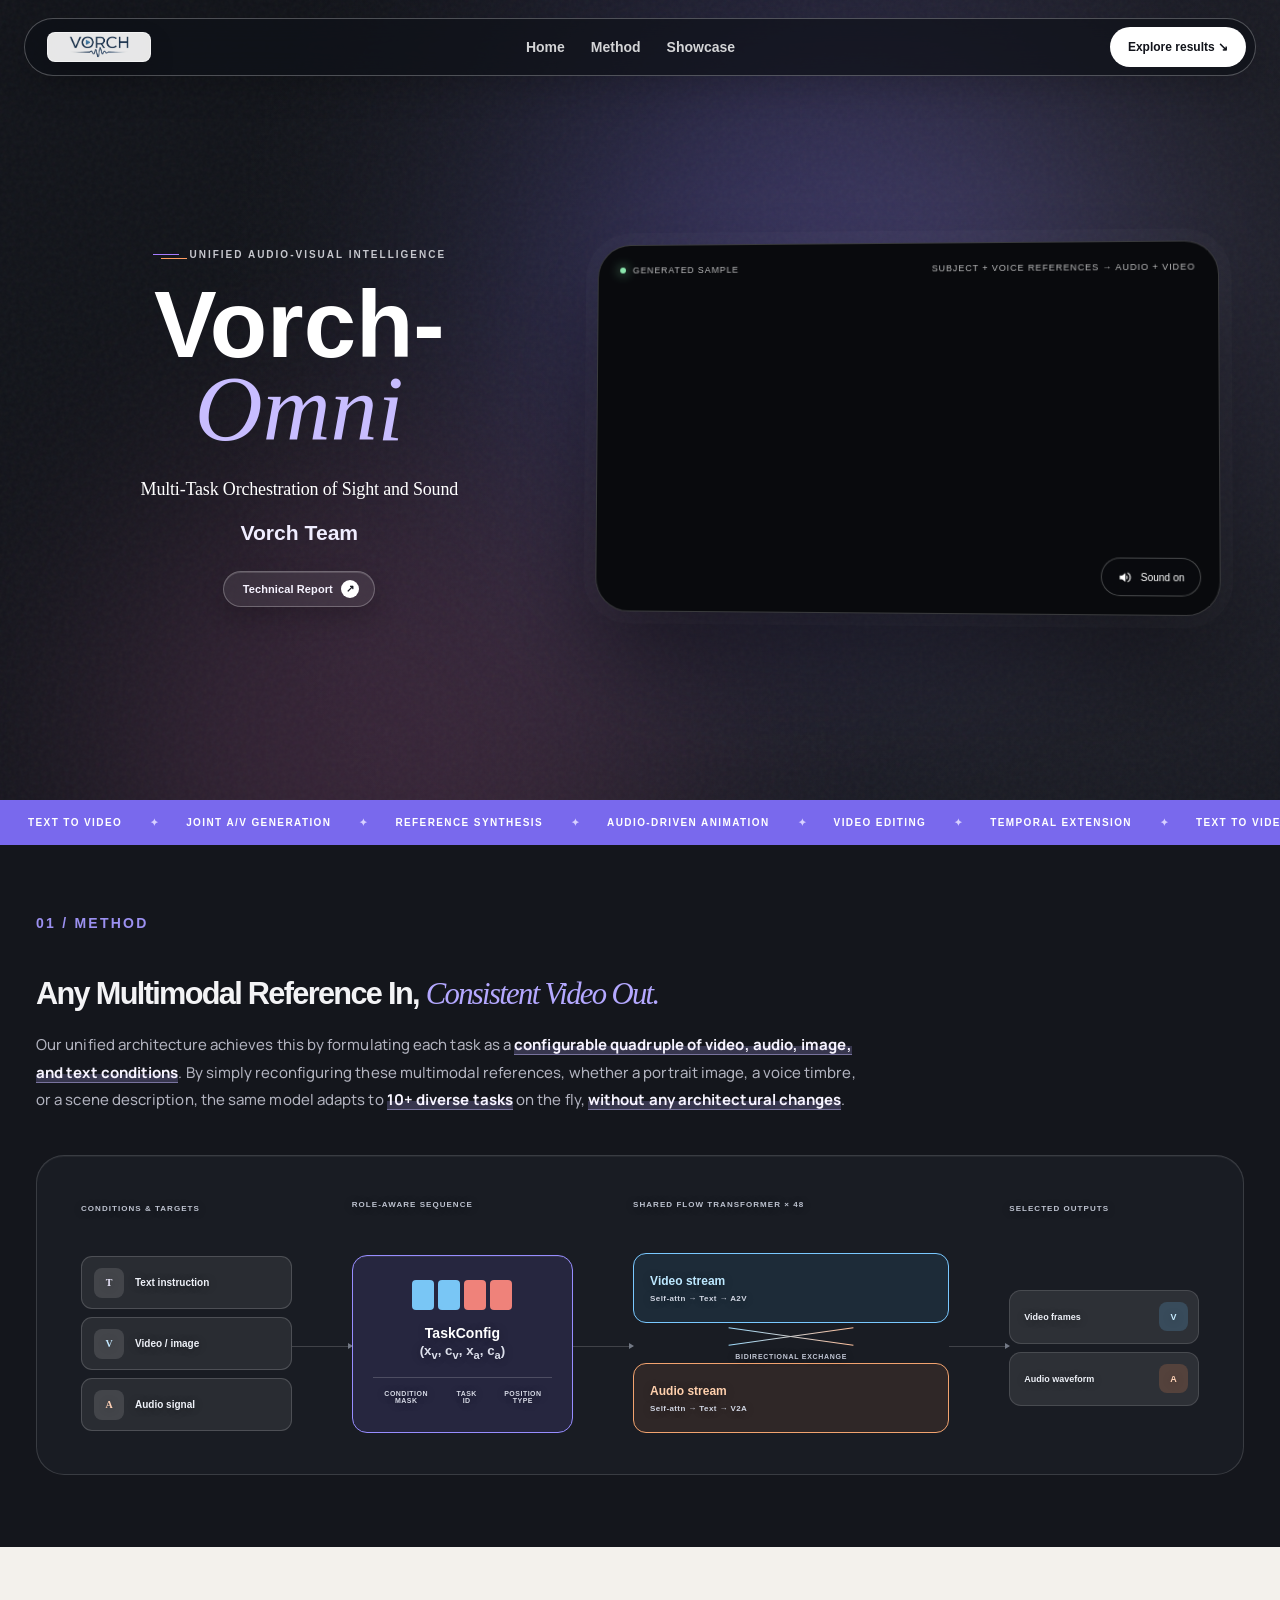
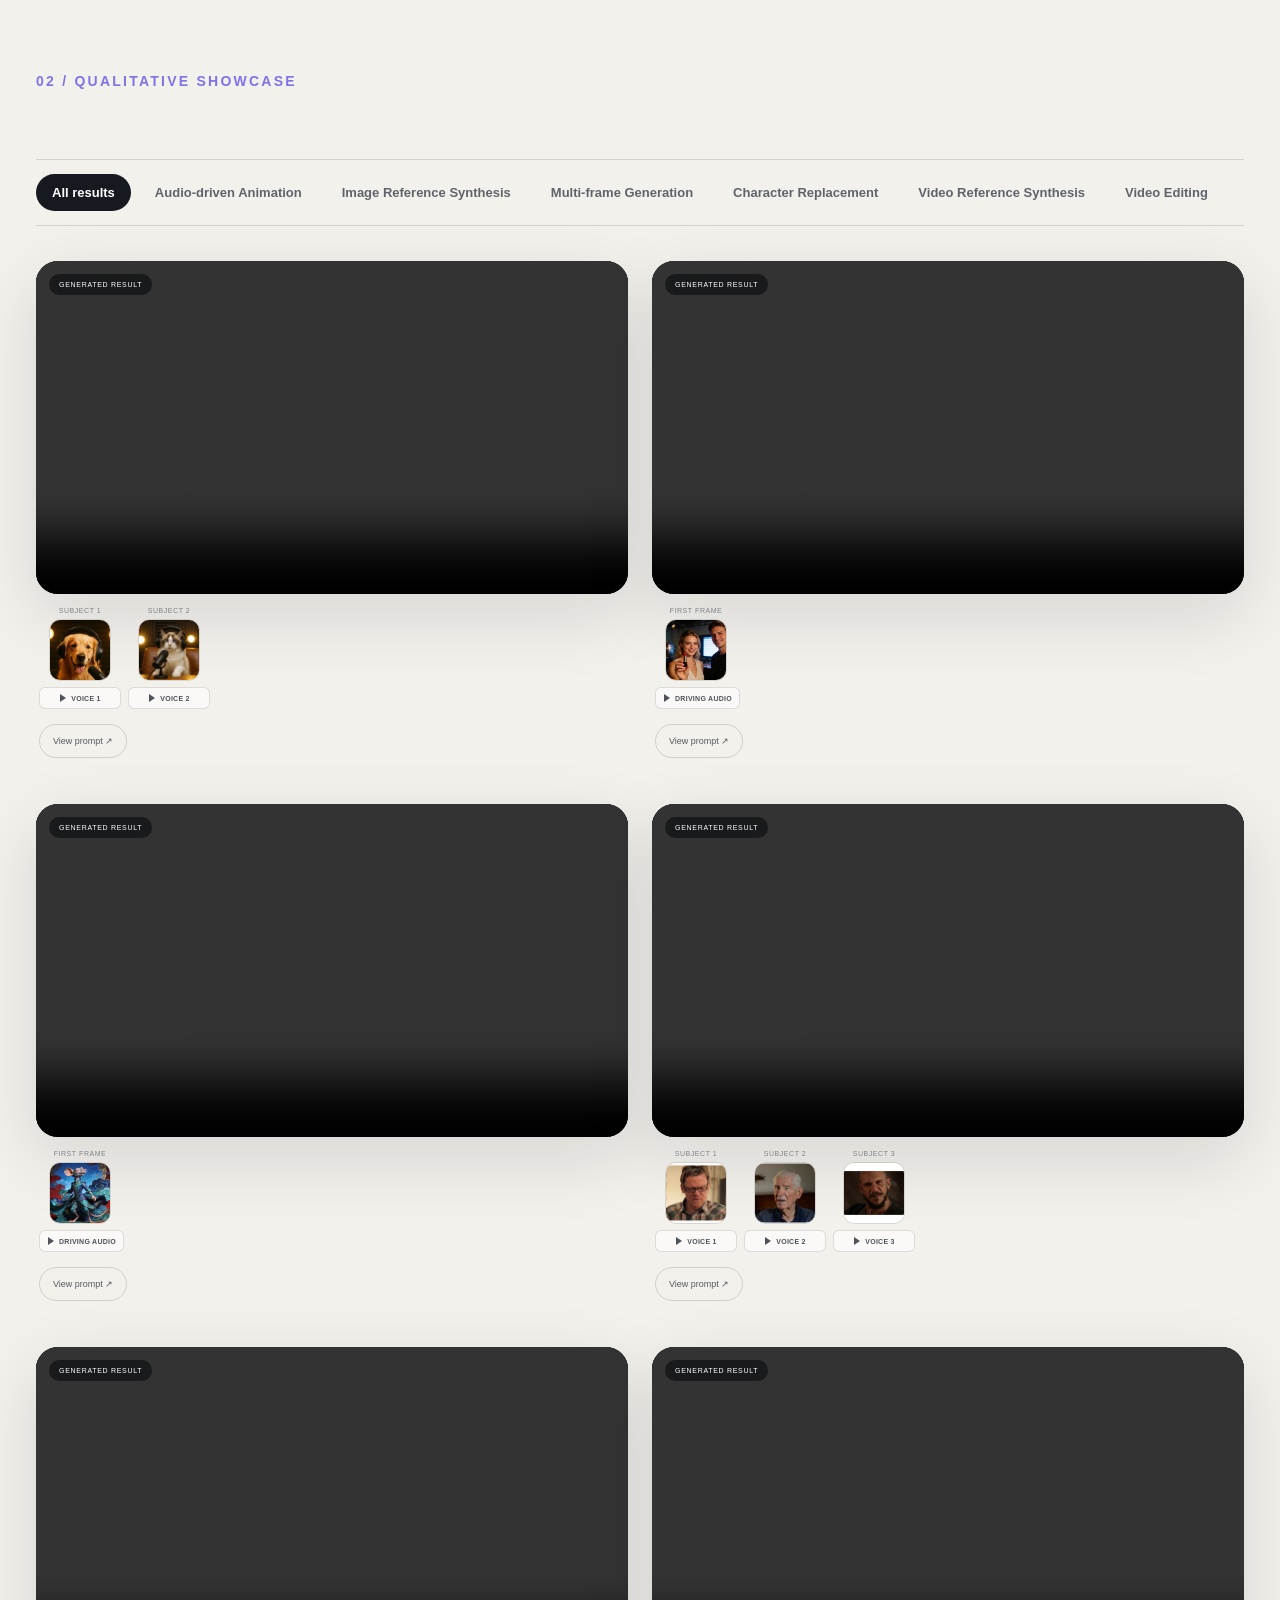
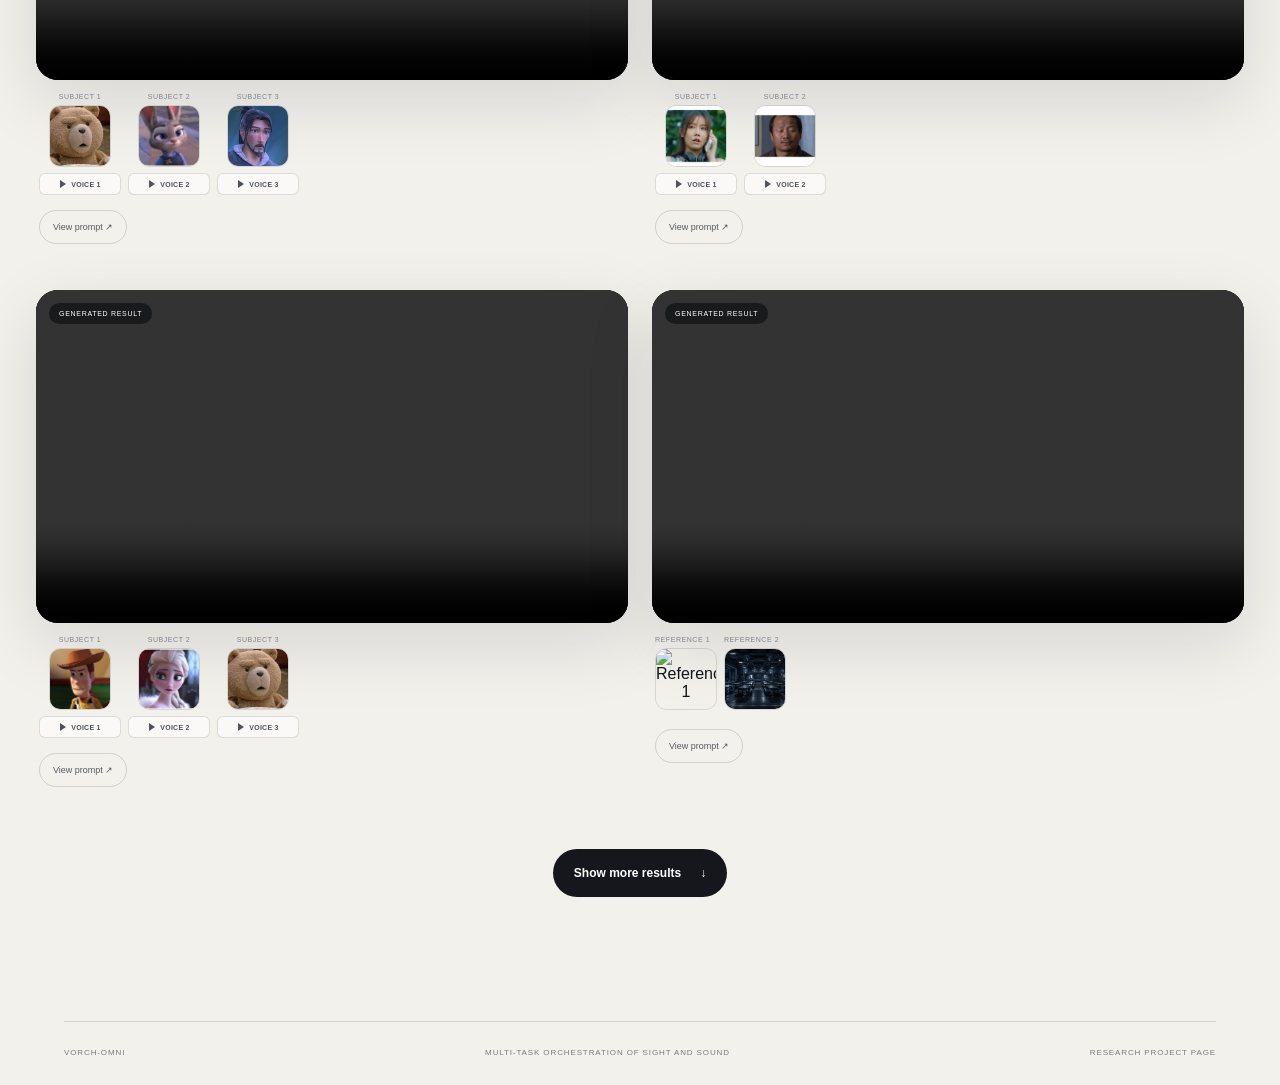
==== commit 718e5cf0: "Update Omni copy and navigation logo" ====
--- a/index.html
+++ b/index.html
@@ -8,13 +8,12 @@
   <link rel="preconnect" href="https://fonts.googleapis.com">
   <link rel="preconnect" href="https://fonts.gstatic.com" crossorigin>
   <link href="https://fonts.googleapis.com/css2?family=Manrope:wght@450;560;680;720&display=swap" rel="stylesheet">
-  <link rel="stylesheet" href="styles.css?v=20260804f">
+  <link rel="stylesheet" href="styles.css?v=20260806b">
 </head>
 <body>
   <header class="site-header">
-    <a class="brand" href="#home" aria-label="Vorch-Omni home">
-      <span class="brand-mark" aria-hidden="true"><i></i><i></i><i></i><i></i><i></i></span>
-      <span><em>Vorch</em>-Omni</span>
+    <a class="brand nav-logo" href="#home" aria-label="Vorch-Omni home">
+      <span class="nav-logo-frame" aria-hidden="true"><img src="vorch-logo.png" alt=""></span>
     </a>
     <nav aria-label="Primary navigation">
       <a href="#home">Home</a>
@@ -65,7 +64,7 @@
         <div class="section-kicker light">01 / Method</div>
         <div class="method-heading">
           <h2 id="method-title">Any Multimodal Reference In, <em>Consistent Video Out.</em></h2>
-          <p>Our unified architecture achieves this by formulating each task as a <span class="method-highlight">configurable quadruple of video, audio, image, and text conditions</span>. By simply reconfiguring these multimodal references, whether a portrait image, a voice timbre, or a scene description, the same model adapts to <span class="method-highlight">30+ diverse tasks</span> on the fly, <span class="method-highlight">without any architectural changes</span>.</p>
+          <p>Our unified architecture achieves this by formulating each task as a <span class="method-highlight">configurable quadruple of video, audio, image, and text conditions</span>. By simply reconfiguring these multimodal references, whether a portrait image, a voice timbre, or a scene description, the same model adapts to <span class="method-highlight">10+ diverse tasks</span> on the fly, <span class="method-highlight">without any architectural changes</span>.</p>
         </div>
 
         <div class="method-diagram" role="img" aria-label="Diagram showing heterogeneous audio and visual conditions flowing through role-aware token construction and a joint flow transformer to unified outputs">
--- a/styles.css
+++ b/styles.css
@@ -26,6 +26,10 @@
 .site-header.scrolled { color: var(--ink); background: rgba(247,246,242,.86); border-color: rgba(17,19,24,.12); }
 .brand { display: flex; align-items: center; gap: 11px; font-size: 13px; font-weight: 650; letter-spacing: -.01em; white-space: nowrap; }
 .brand em { font-family: Georgia, serif; font-weight: 400; }
+.brand.nav-logo { gap: 10px; letter-spacing: 0; }
+.nav-logo-frame { display: flex; flex: 0 0 auto; align-items: center; justify-content: center; width: 104px; height: 30px; padding: 3px 6px; border: 1px solid rgba(255,255,255,.5); border-radius: 8px; background: rgba(255,255,255,.9); box-shadow: 0 10px 26px rgba(0,0,0,.16); backdrop-filter: blur(10px); }
+.nav-logo-frame img { width: 100%; height: 100%; object-fit: contain; clip-path: inset(1% 0 3% 0); }
+.site-header.scrolled .nav-logo-frame { border-color: rgba(17,19,24,.12); background: rgba(255,255,255,.78); box-shadow: none; }
 .brand-mark { width: 25px; height: 19px; display: flex; align-items: center; justify-content: center; gap: 2px; }
 .brand-mark i { width: 2px; height: 8px; background: currentColor; border-radius: 9px; animation: wave 1.4s ease-in-out infinite; }
 .brand-mark i:nth-child(2), .brand-mark i:nth-child(4) { height: 15px; animation-delay: -.3s; }
@@ -178,7 +182,7 @@
 }
 
 @media (max-width: 760px) {
-  .section-shell { width: min(100% - 32px, 1380px); }.site-header { inset: 10px 10px auto; height: 52px; padding-left: 14px; }.site-header nav { display: none; }.brand { font-size: 11px; }.nav-cta { padding: 11px 13px; font-size: 10px; }
+  .section-shell { width: min(100% - 32px, 1380px); }.site-header { inset: 10px 10px auto; height: 52px; padding-left: 14px; }.site-header nav { display: none; }.brand { font-size: 11px; }.nav-logo-frame { width: 88px; height: 27px; padding: 3px 5px; }.nav-cta { padding: 11px 13px; font-size: 10px; }
   .hero { min-height: 0; padding: 106px 18px 42px; gap: 32px; }.hero h1 { font-size: 58px; }.hero-deck { margin-top: 22px; font-size: clamp(13px, 3.6vw, 18px); white-space: nowrap; }.hero-summary { font-size: 20px; }.hero-actions { flex-wrap: wrap; }.hero-stats { margin-top: 24px; }.hero-stats div { min-width: 94px; padding: 0 17px; }.hero-frame { border-radius: 20px; }.hero-video-topline span:last-child { display: none; }.hero-capability-strip { margin-top: 14px; }.hero-capability-strip > div { min-height: 55px; padding: 9px 8px; gap: 7px; }.hero-capability-strip b { width: 22px; height: 22px; }.hero-capability-strip span { font-size: 8px; line-height: 1.2; white-space: normal; }.hero-capability-strip small { font-size: 6px; }
   .showcase { padding-top: 85px; padding-bottom: 64px; }.section-kicker { margin-bottom: 30px; }.showcase-heading, .method-heading { grid-template-columns: 1fr; gap: 34px; }.method h2, .showcase h2 { font-size: 46px; }
   #method-title, #showcase-title { font-size: 36px; white-space: normal; }
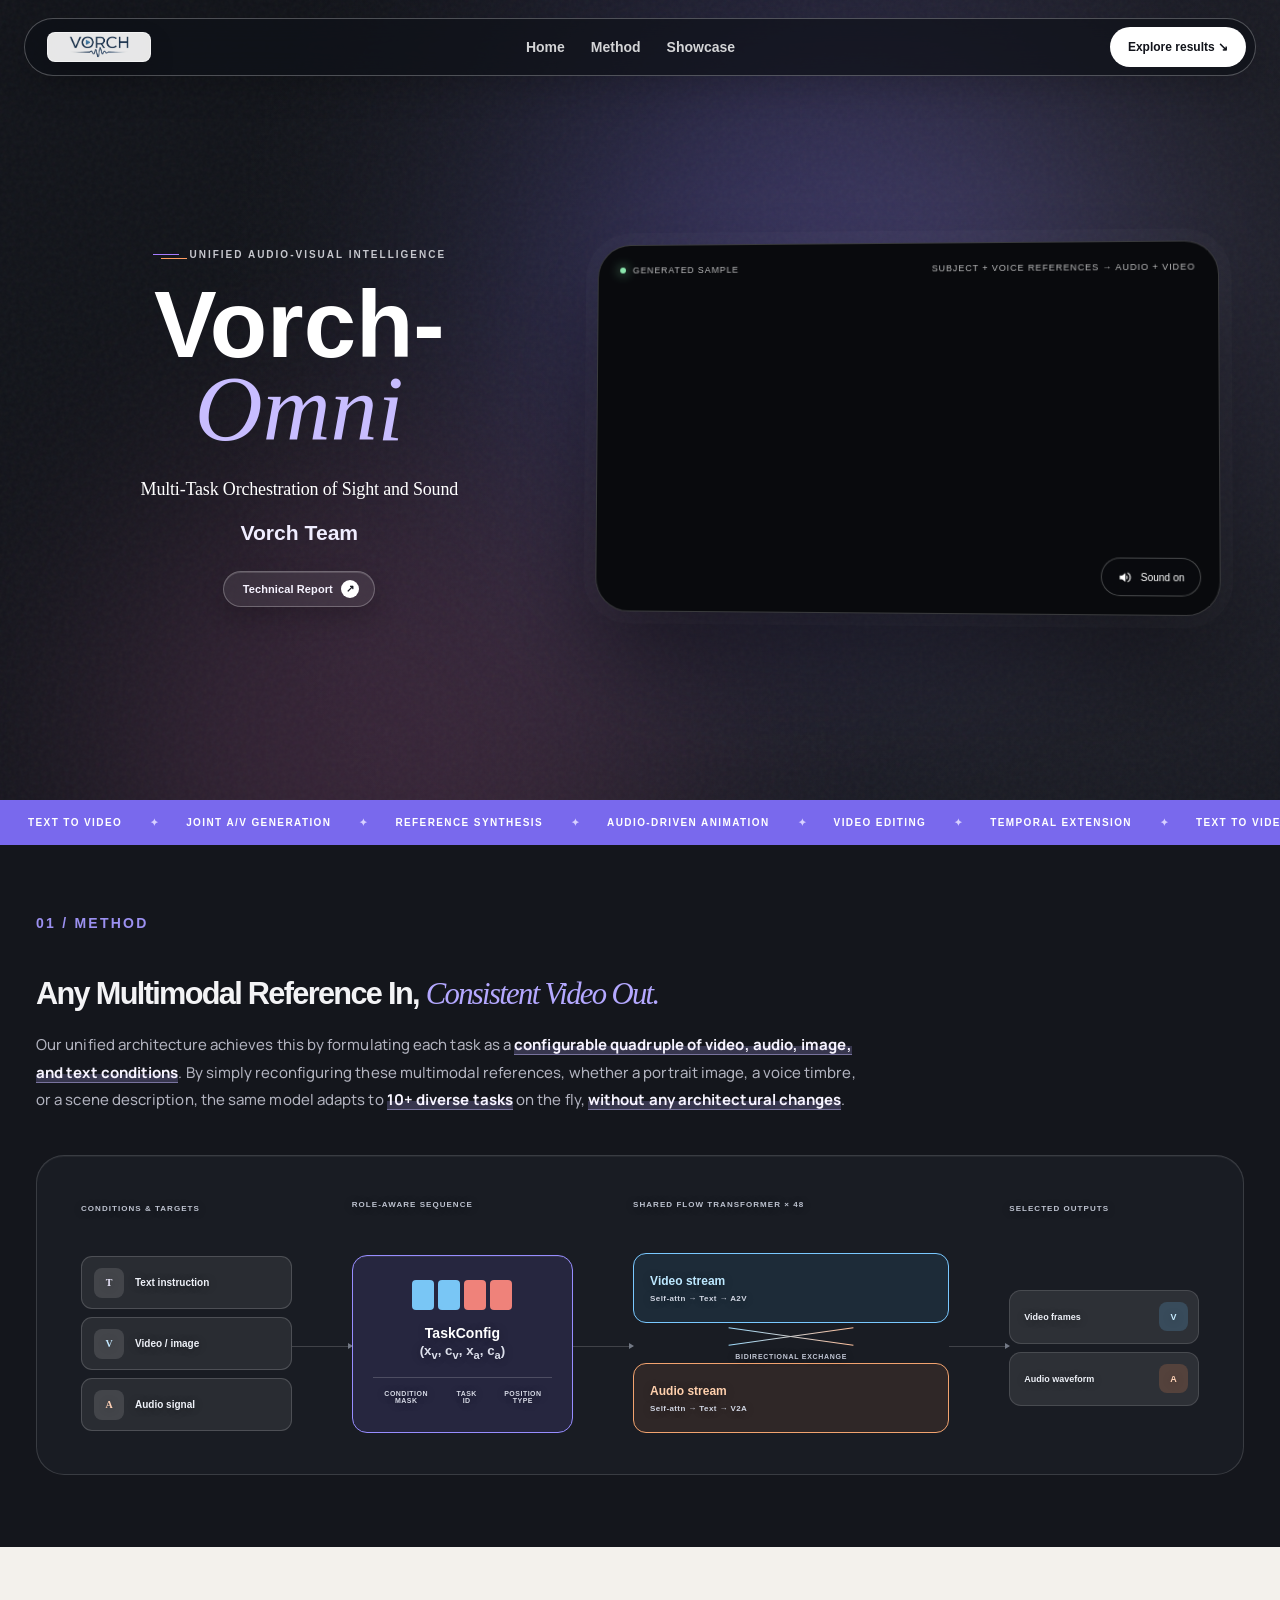
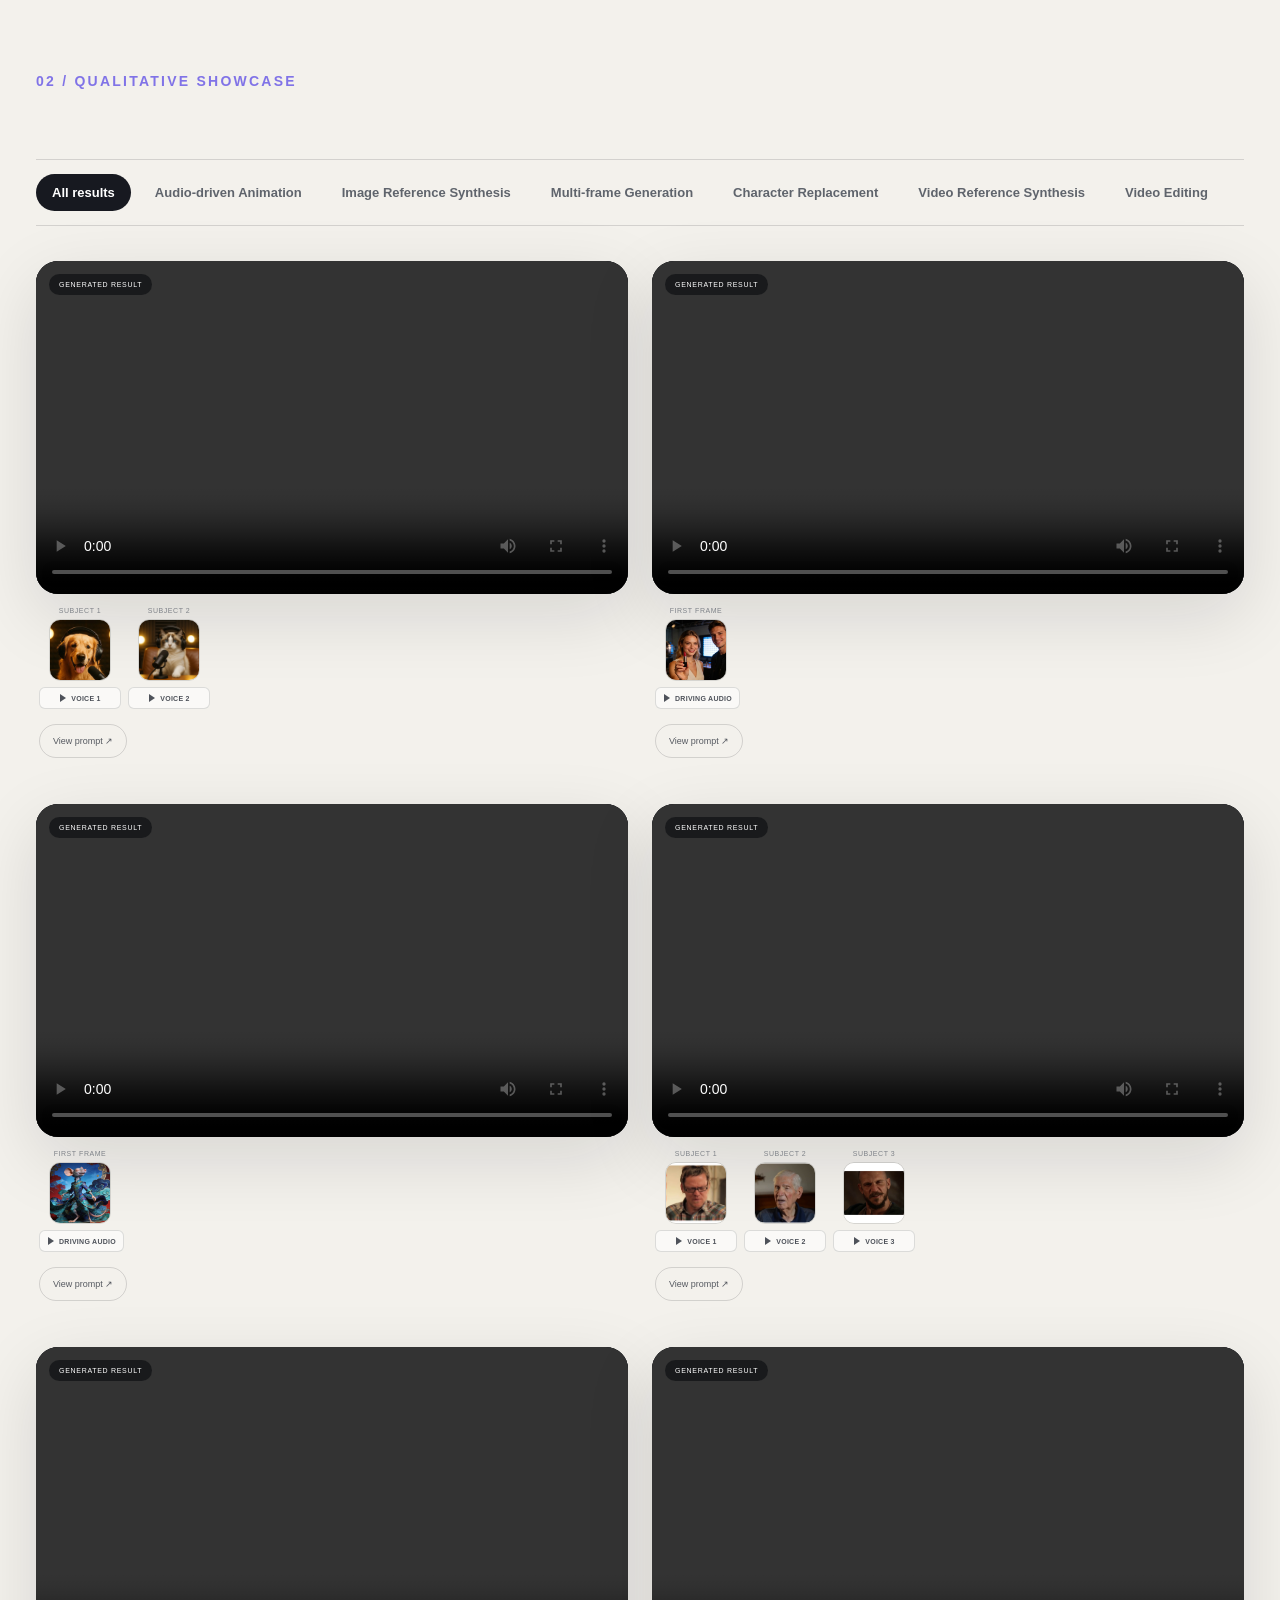
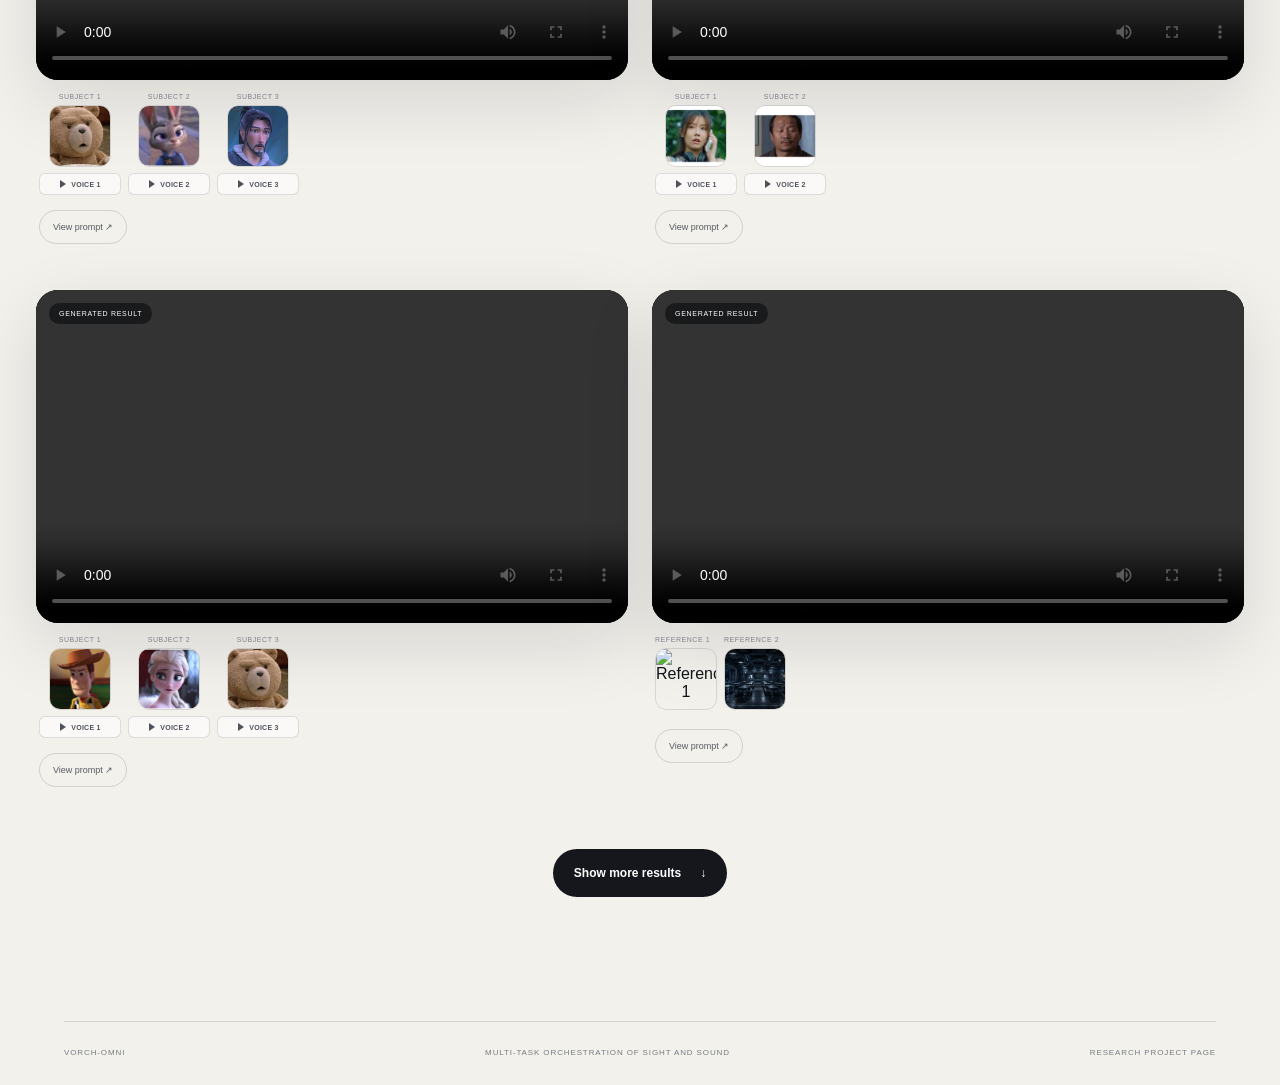
==== commit d99cb54b: "update paper link" ====
--- a/index.html
+++ b/index.html
@@ -33,7 +33,7 @@
         <p class="hero-deck">Multi-Task Orchestration of Sight and Sound</p>
         <p class="hero-summary">Vorch Team</p>
         <div class="hero-actions">
-          <a class="button button-paper" href="index.html" aria-label="Open technical report placeholder">Technical Report <span>↗</span></a>
+          <a class="button button-paper" href="https://arxiv.org/abs/2608.05803" aria-label="Open technical report">Technical Report <span>↗</span></a>
         </div>
       </div>
 
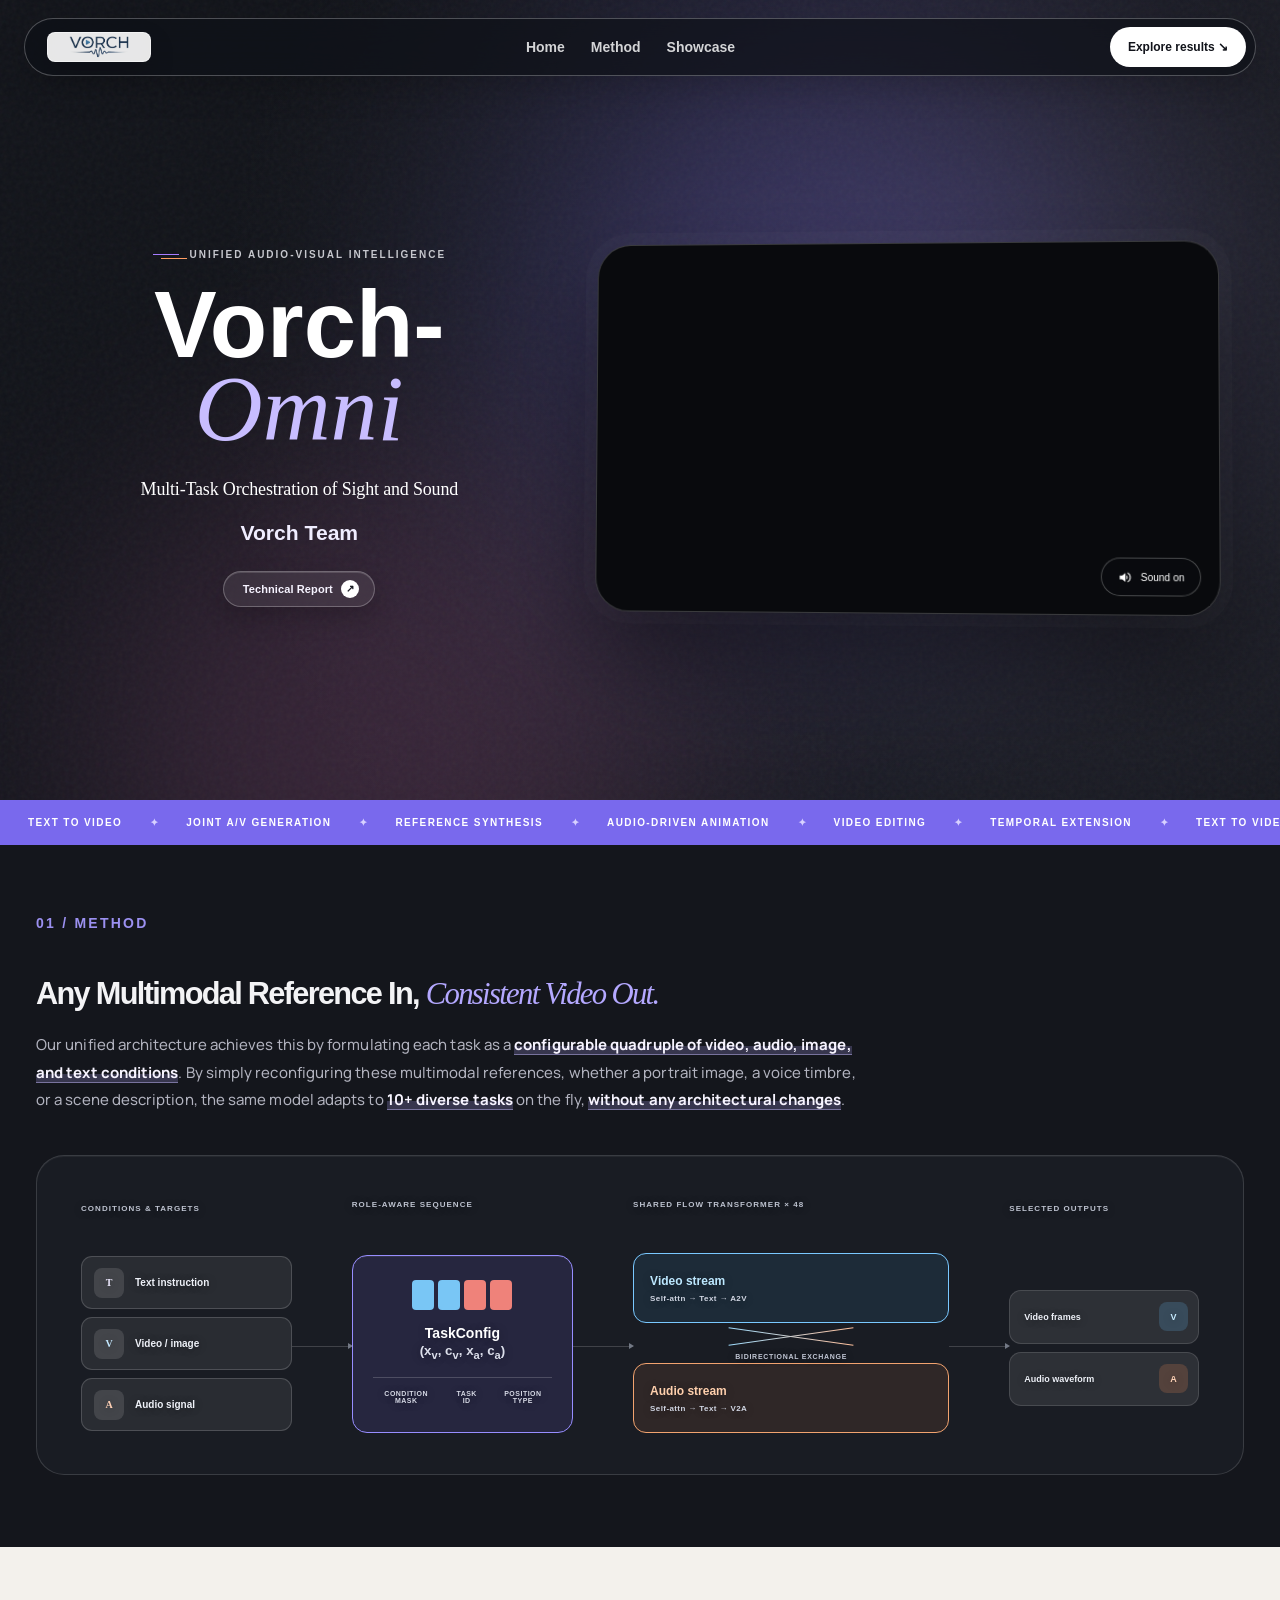
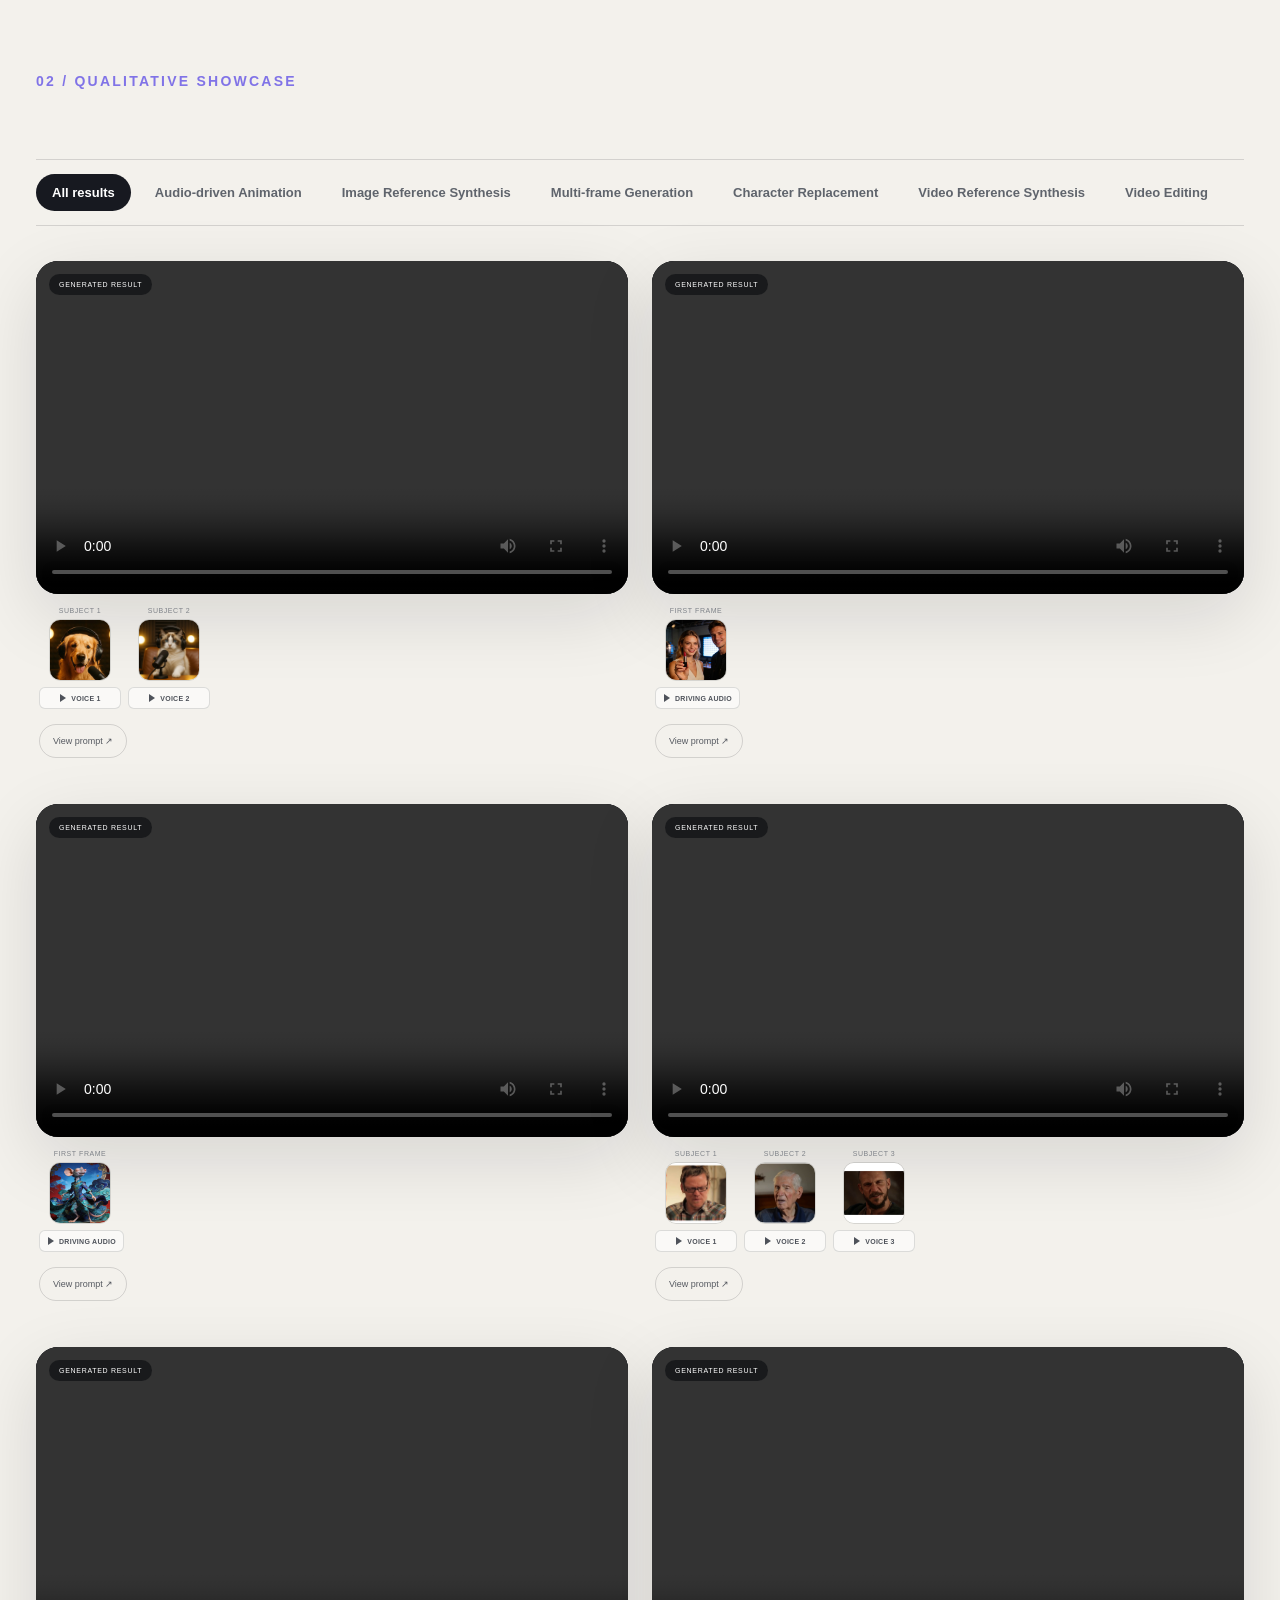
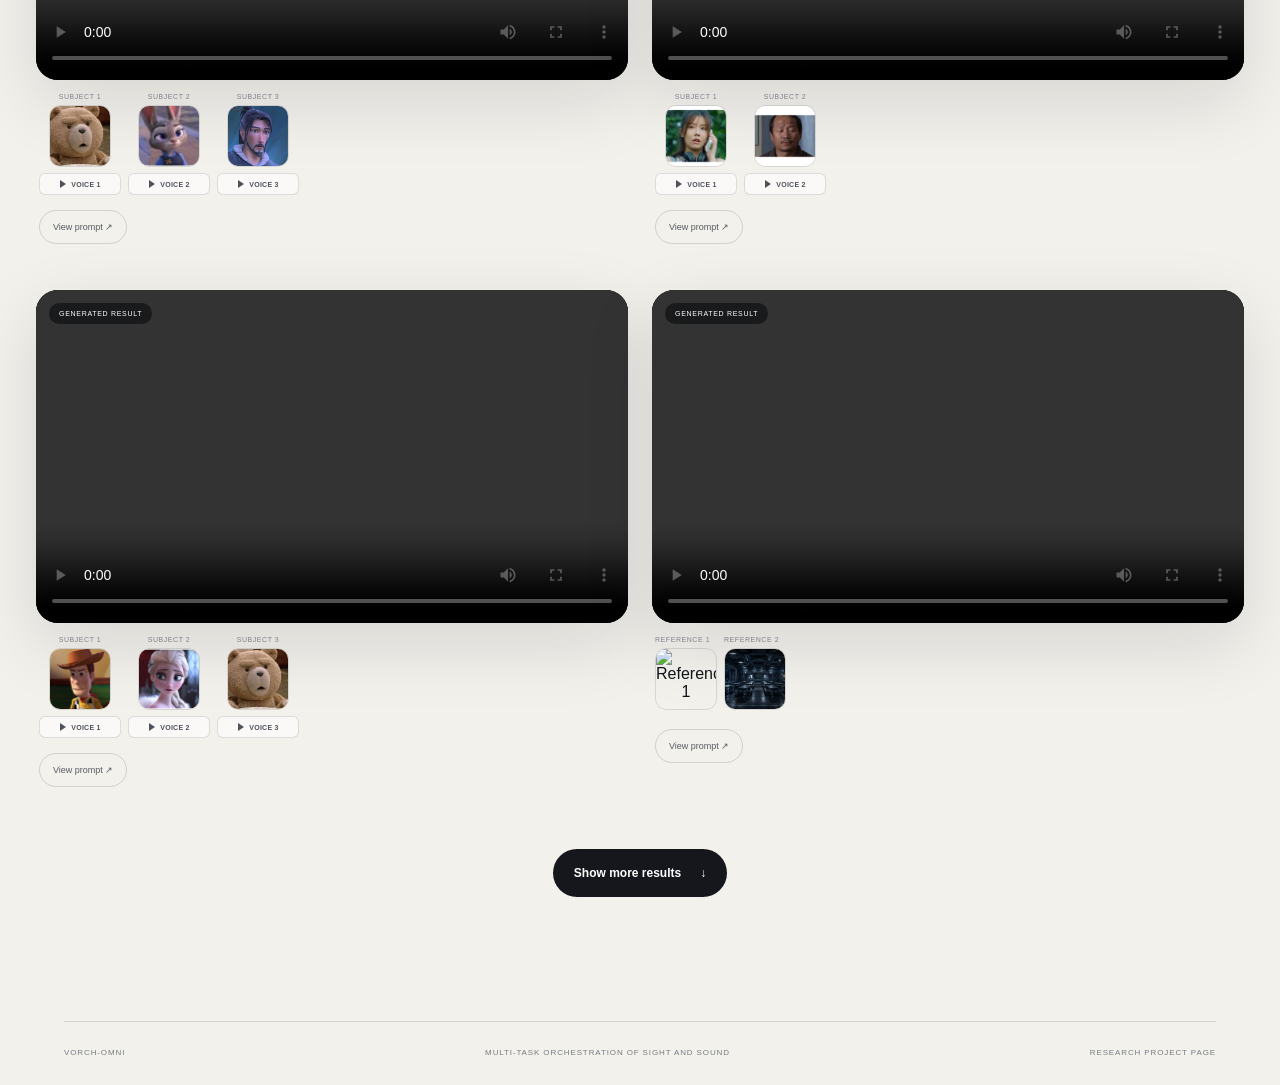
==== commit 30e3d81d: "Update technical report link and hero video overlay" ====
--- a/index.html
+++ b/index.html
@@ -8,7 +8,7 @@
   <link rel="preconnect" href="https://fonts.googleapis.com">
   <link rel="preconnect" href="https://fonts.gstatic.com" crossorigin>
   <link href="https://fonts.googleapis.com/css2?family=Manrope:wght@450;560;680;720&display=swap" rel="stylesheet">
-  <link rel="stylesheet" href="styles.css?v=20260806b">
+  <link rel="stylesheet" href="styles.css?v=20260807a">
 </head>
 <body>
   <header class="site-header">
@@ -33,17 +33,13 @@
         <p class="hero-deck">Multi-Task Orchestration of Sight and Sound</p>
         <p class="hero-summary">Vorch Team</p>
         <div class="hero-actions">
-          <a class="button button-paper" href="https://arxiv.org/abs/2608.05803" aria-label="Open technical report">Technical Report <span>↗</span></a>
+          <a class="button button-paper" href="https://arxiv.org/pdf/2608.05803" target="_blank" rel="noreferrer" aria-label="Open technical report">Technical Report <span>↗</span></a>
         </div>
       </div>
 
       <div class="hero-media" aria-label="Featured generation">
         <div class="hero-frame">
           <video src="logo-vid.mp4" autoplay muted loop playsinline preload="metadata"></video>
-          <div class="hero-video-topline">
-            <span><i></i> Generated sample</span>
-            <span>Subject + voice references → Audio + Video</span>
-          </div>
           <button class="sound-toggle" type="button" aria-label="Turn sound on">
             <svg viewBox="0 0 24 24" aria-hidden="true"><path d="M4 9v6h4l5 4V5L8 9H4Zm12.5 3a4.5 4.5 0 0 0-1.8-3.6v7.2a4.5 4.5 0 0 0 1.8-3.6Zm0-8v2.1a7 7 0 0 1 0 11.8V20a9 9 0 0 0 0-16Z"/></svg>
             <span>Sound on</span>
--- a/styles.css
+++ b/styles.css
@@ -74,9 +74,6 @@
 .hero-frame { position: relative; width: min(830px, 100%); aspect-ratio: 1.68; overflow: hidden; border: 1px solid rgba(255,255,255,.2); border-radius: 34px; background: #090a0d; box-shadow: 0 45px 100px rgba(0,0,0,.44), 0 0 0 12px rgba(255,255,255,.025); transform: perspective(1200px) rotateY(-3deg) rotateX(1.5deg); }
 .hero-frame video { width: 100%; height: 100%; object-fit: cover; }
 .hero-frame::after { content: ""; position: absolute; inset: 0; pointer-events: none; background: linear-gradient(180deg, rgba(9,10,13,.34), transparent 24%, transparent 72%, rgba(9,10,13,.5)); }
-.hero-video-topline { position: absolute; z-index: 2; top: 0; left: 0; right: 0; padding: 20px 22px; display: flex; align-items: center; justify-content: space-between; color: rgba(255,255,255,.72); font-size: 9px; text-transform: uppercase; letter-spacing: .1em; }
-.hero-video-topline span:first-child { display: flex; align-items: center; gap: 7px; }
-.hero-video-topline i { width: 6px; height: 6px; border-radius: 50%; background: #8be6ad; box-shadow: 0 0 12px #8be6ad; }
 .sound-toggle { position: absolute; z-index: 3; right: 18px; bottom: 18px; min-height: 38px; padding: 0 15px; border: 1px solid rgba(255,255,255,.25); border-radius: 999px; display: flex; align-items: center; gap: 8px; color: #fff; background: rgba(10,11,15,.56); backdrop-filter: blur(12px); cursor: pointer; font-size: 10px; }
 .sound-toggle svg { width: 15px; fill: currentColor; }
 .hero-capability-strip { width: min(830px, 100%); margin-top: 20px; display: grid; grid-template-columns: repeat(3, minmax(0, 1fr)); border-top: 1px solid rgba(255,255,255,.14); border-bottom: 1px solid rgba(255,255,255,.14); }
@@ -183,7 +180,7 @@
 
 @media (max-width: 760px) {
   .section-shell { width: min(100% - 32px, 1380px); }.site-header { inset: 10px 10px auto; height: 52px; padding-left: 14px; }.site-header nav { display: none; }.brand { font-size: 11px; }.nav-logo-frame { width: 88px; height: 27px; padding: 3px 5px; }.nav-cta { padding: 11px 13px; font-size: 10px; }
-  .hero { min-height: 0; padding: 106px 18px 42px; gap: 32px; }.hero h1 { font-size: 58px; }.hero-deck { margin-top: 22px; font-size: clamp(13px, 3.6vw, 18px); white-space: nowrap; }.hero-summary { font-size: 20px; }.hero-actions { flex-wrap: wrap; }.hero-stats { margin-top: 24px; }.hero-stats div { min-width: 94px; padding: 0 17px; }.hero-frame { border-radius: 20px; }.hero-video-topline span:last-child { display: none; }.hero-capability-strip { margin-top: 14px; }.hero-capability-strip > div { min-height: 55px; padding: 9px 8px; gap: 7px; }.hero-capability-strip b { width: 22px; height: 22px; }.hero-capability-strip span { font-size: 8px; line-height: 1.2; white-space: normal; }.hero-capability-strip small { font-size: 6px; }
+  .hero { min-height: 0; padding: 106px 18px 42px; gap: 32px; }.hero h1 { font-size: 58px; }.hero-deck { margin-top: 22px; font-size: clamp(13px, 3.6vw, 18px); white-space: nowrap; }.hero-summary { font-size: 20px; }.hero-actions { flex-wrap: wrap; }.hero-stats { margin-top: 24px; }.hero-stats div { min-width: 94px; padding: 0 17px; }.hero-frame { border-radius: 20px; }.hero-capability-strip { margin-top: 14px; }.hero-capability-strip > div { min-height: 55px; padding: 9px 8px; gap: 7px; }.hero-capability-strip b { width: 22px; height: 22px; }.hero-capability-strip span { font-size: 8px; line-height: 1.2; white-space: normal; }.hero-capability-strip small { font-size: 6px; }
   .showcase { padding-top: 85px; padding-bottom: 64px; }.section-kicker { margin-bottom: 30px; }.showcase-heading, .method-heading { grid-template-columns: 1fr; gap: 34px; }.method h2, .showcase h2 { font-size: 46px; }
   #method-title, #showcase-title { font-size: 36px; white-space: normal; }
   .method { padding: 54px 0 60px; }.method-diagram { margin-top: 30px; padding: 22px; grid-template-columns: 1fr; gap: 17px; }.diagram-arrow { height: 20px; transform: none; }.diagram-arrow span { width: 1px; height: 20px; margin: auto; }.diagram-arrow span::after { right: -2px; top: auto; bottom: -1px; transform: rotate(90deg); }.method-diagram .outputs, .method-diagram .transformer + .diagram-arrow { display: block; }
